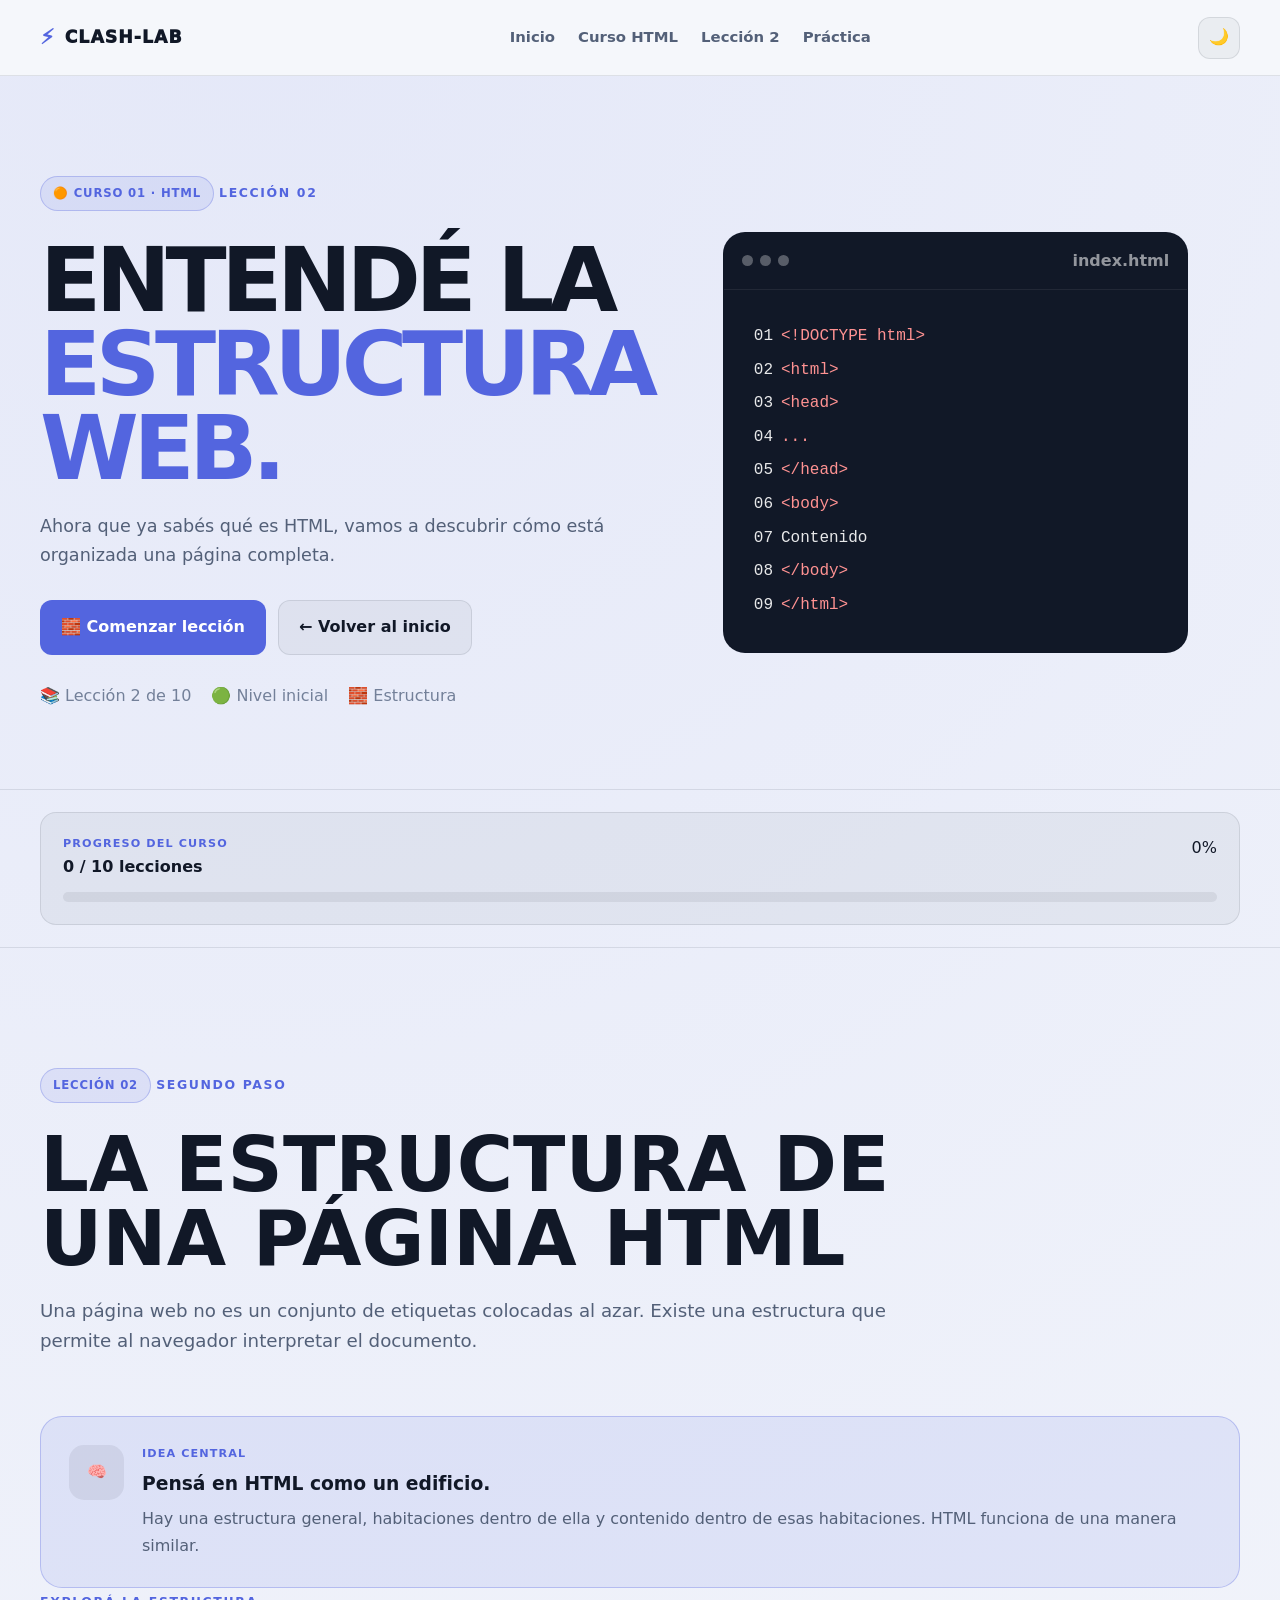
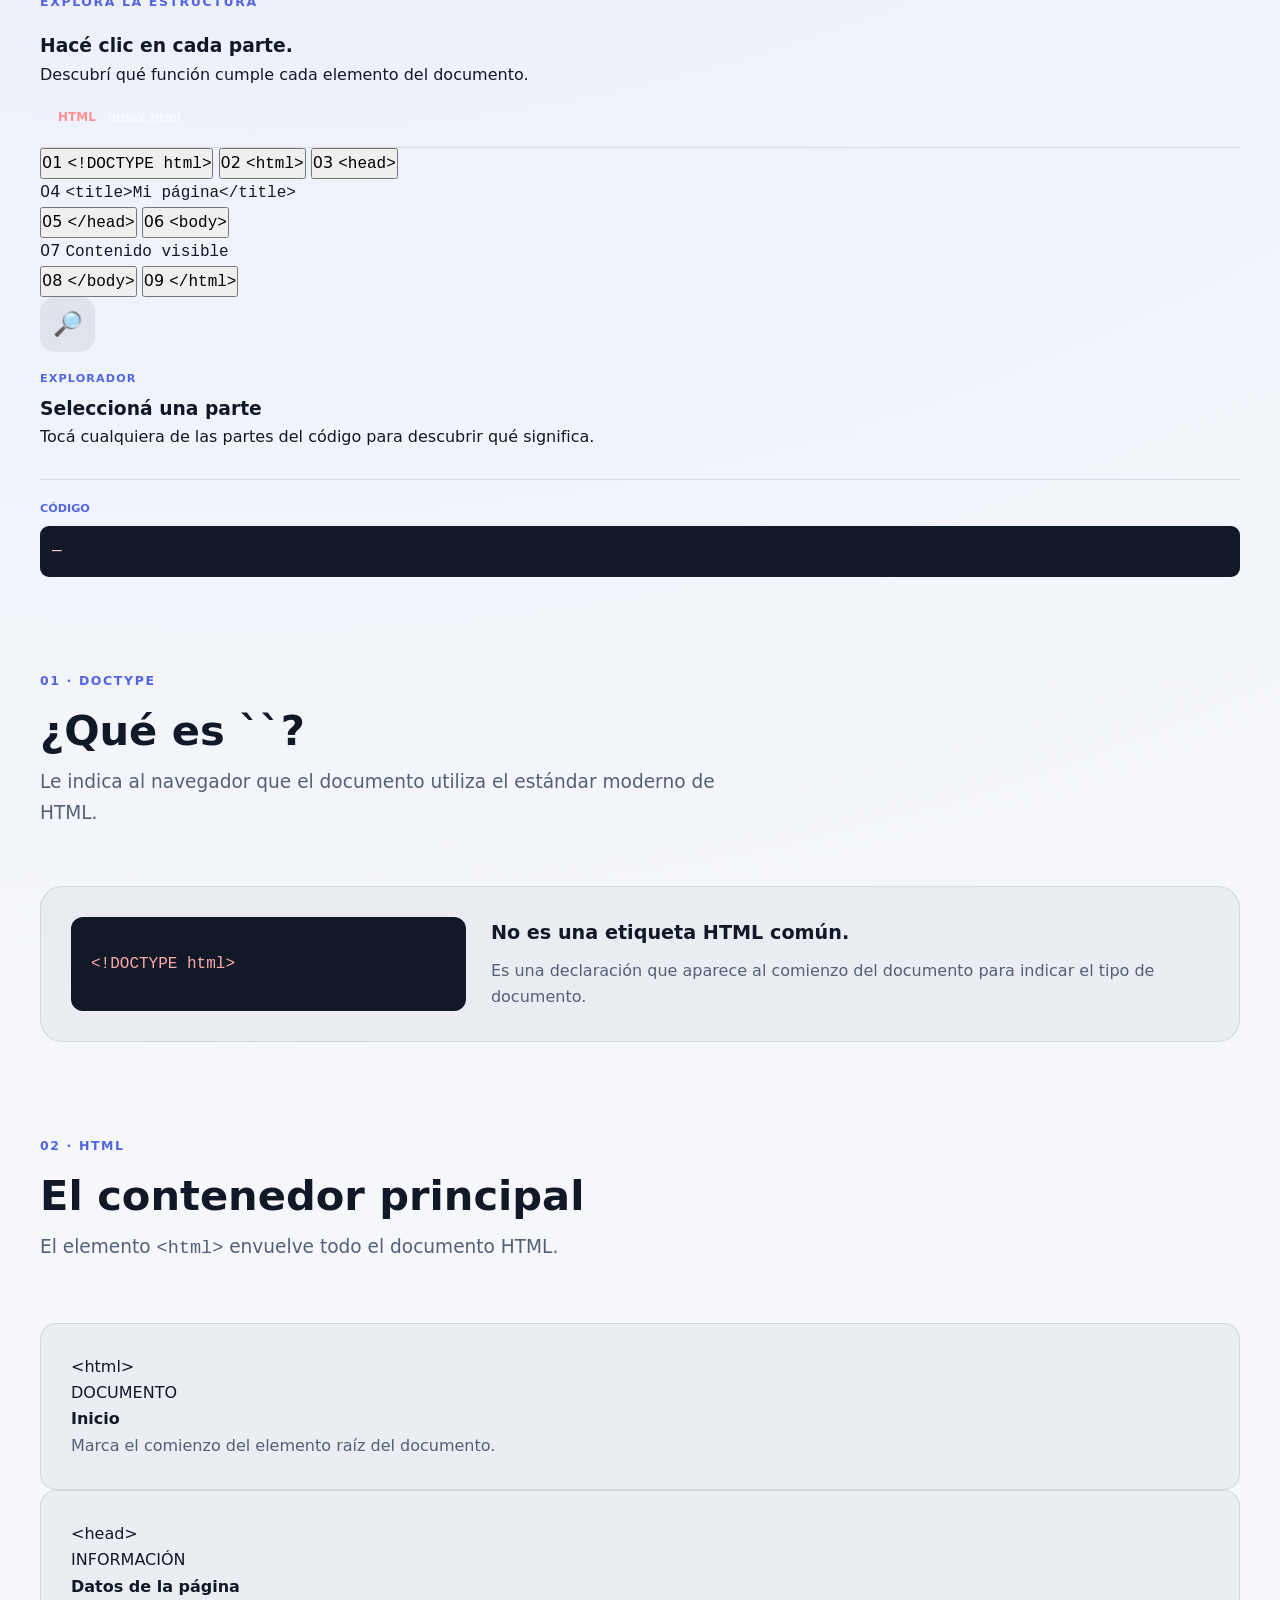
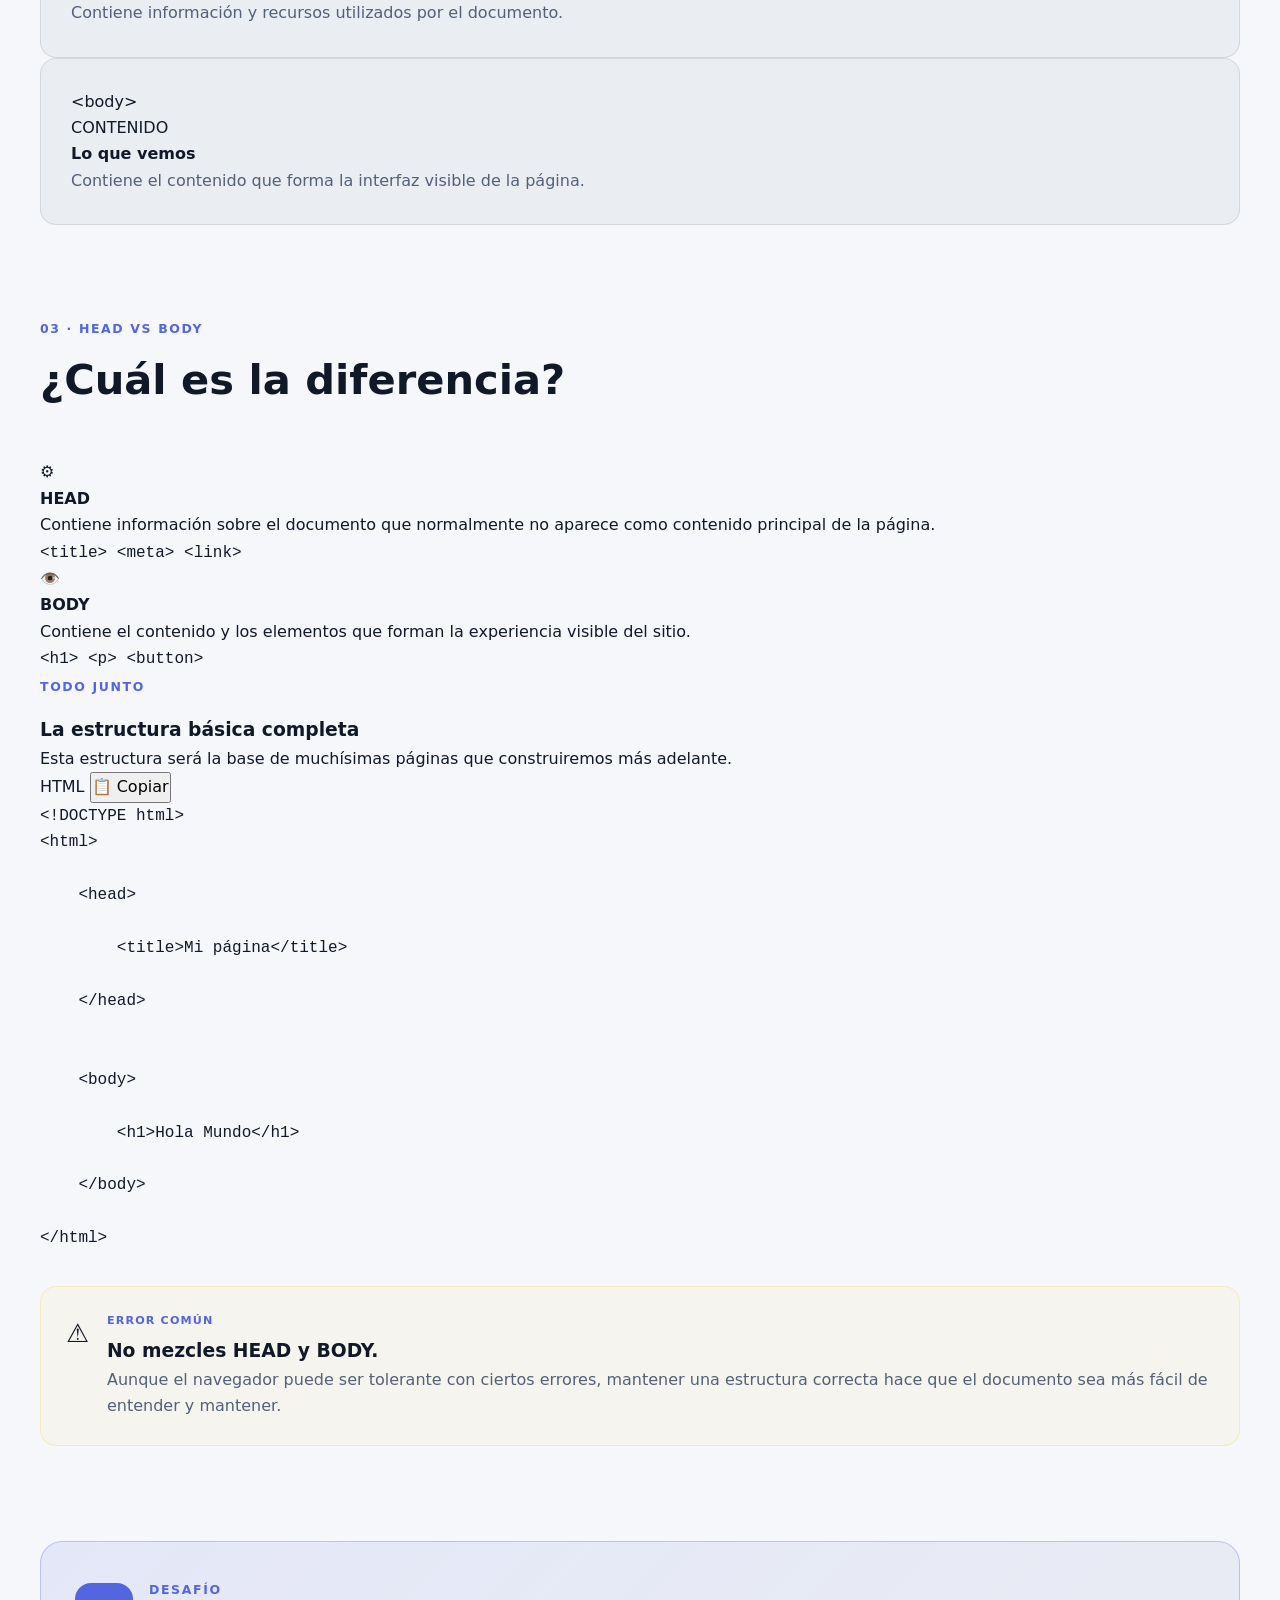
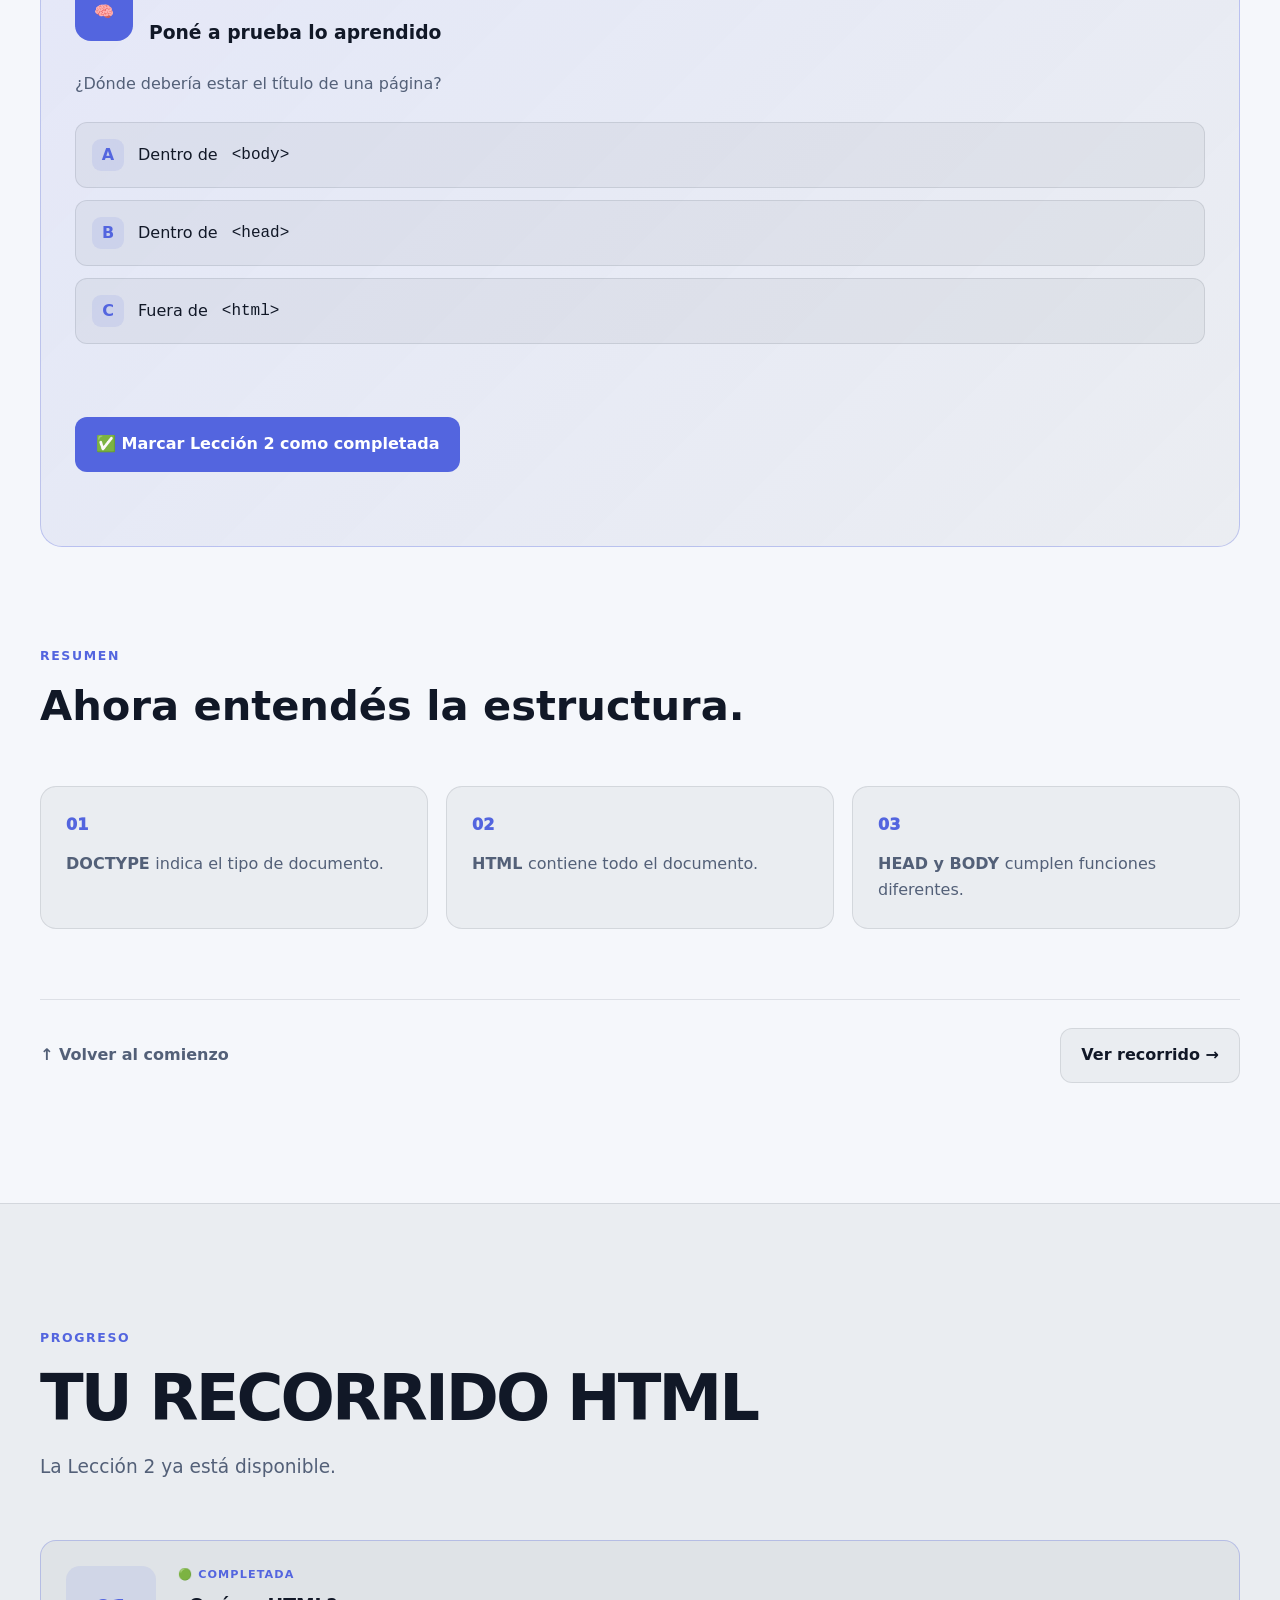
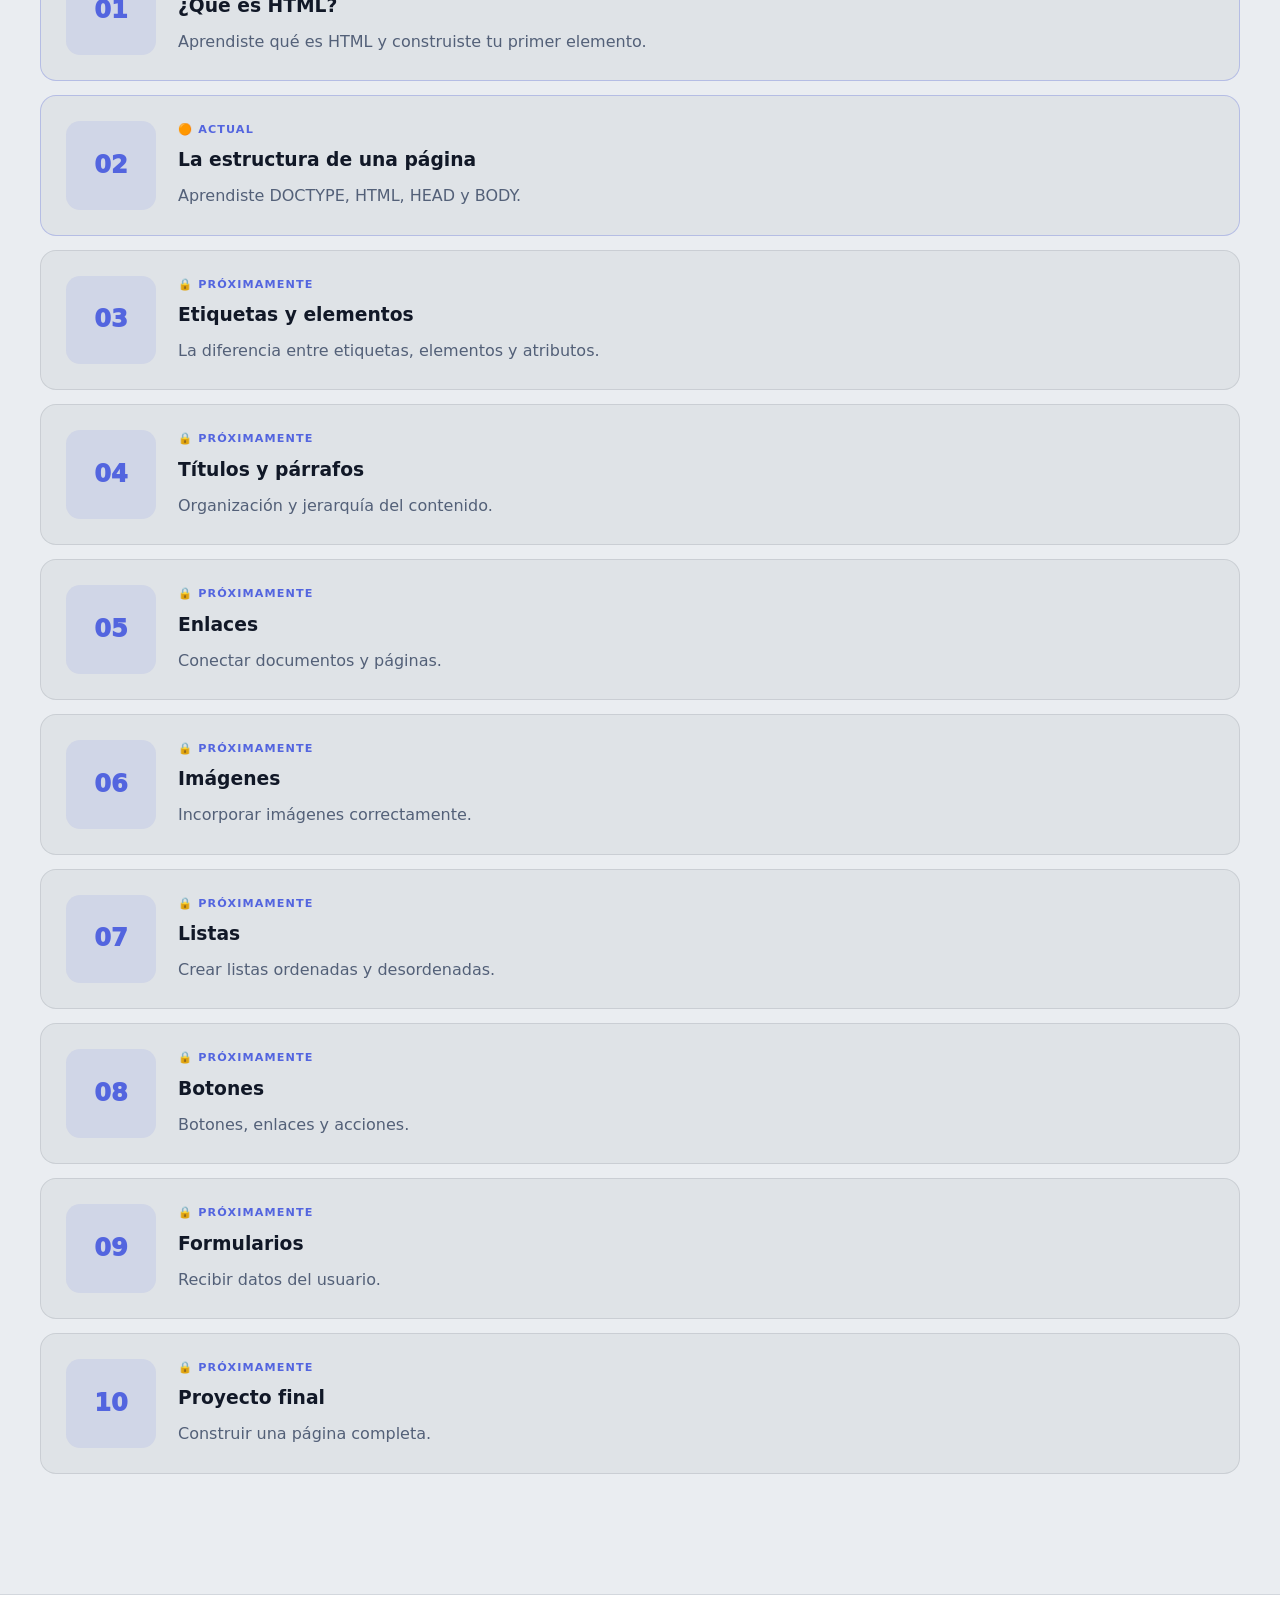
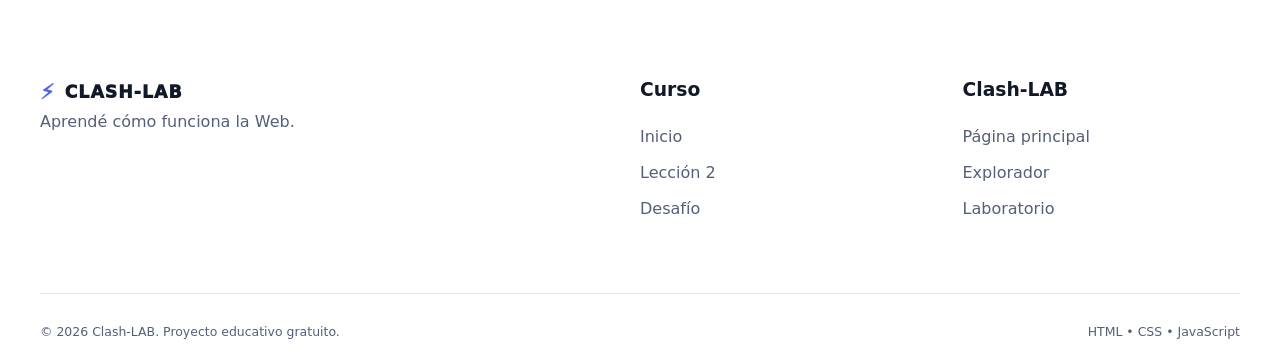
==== pages/html.html @ acb56a31 "Add files via upload" ====
<!DOCTYPE html>
<html lang="es" data-theme="dark">

<head>

    <meta charset="UTF-8">

    <meta
        name="viewport"
        content="width=device-width, initial-scale=1.0"
    >

    <meta
        name="description"
        content="Clash-LAB — Curso HTML desde cero. Lección 2: estructura de una página HTML."
    >

    <meta
        name="theme-color"
        content="#080c18"
    >

    <title>
        Lección 2 — Estructura HTML | Clash-LAB
    </title>

    <link
        rel="stylesheet"
        href="../style.css"
    >

</head>


<body>

    <!-- =================================
         HEADER
    ================================== -->

    <header class="header">

        <div class="container nav-container">

            <a
                href="../index.html"
                class="logo"
                aria-label="Volver a Clash-LAB"
            >

                <span
                    class="logo-icon"
                    aria-hidden="true"
                >
                    ⚡
                </span>

                CLASH-LAB

            </a>


            <nav
                class="nav"
                id="mainNav"
                aria-label="Navegación principal"
            >

                <a
                    href="../index.html"
                    class="nav-link"
                >
                    Inicio
                </a>

                <a
                    href="#curso"
                    class="nav-link"
                >
                    Curso HTML
                </a>

                <a
                    href="#leccion-2"
                    class="nav-link"
                >
                    Lección 2
                </a>

                <a
                    href="#practica"
                    class="nav-link"
                >
                    Práctica
                </a>

            </nav>


            <div class="header-actions">

                <button
                    class="theme-button"
                    id="themeButton"
                    type="button"
                    aria-label="Cambiar tema"
                    title="Cambiar tema"
                >

                    <span
                        id="themeIcon"
                        aria-hidden="true"
                    >
                        ☀️
                    </span>

                </button>


                <button
                    class="menu-button"
                    id="menuButton"
                    type="button"
                    aria-expanded="false"
                    aria-controls="mainNav"
                    aria-label="Abrir menú"
                >

                    <span></span>
                    <span></span>
                    <span></span>

                </button>

            </div>

        </div>

    </header>


    <!-- =================================
         MAIN
    ================================== -->

    <main id="curso">


        <!-- =================================
             HERO DEL CURSO
        ================================== -->

        <section class="course-hero">

            <div class="container course-hero-grid">

                <div class="course-hero-content">

                    <span class="course-badge">
                        🟠 CURSO 01 · HTML
                    </span>


                    <p class="eyebrow">
                        LECCIÓN 02
                    </p>


                    <h1>

                        ENTENDÉ LA

                        <span>
                            ESTRUCTURA WEB.
                        </span>

                    </h1>


                    <p class="course-hero-description">

                        Ahora que ya sabés qué es HTML,
                        vamos a descubrir cómo está
                        organizada una página completa.

                    </p>


                    <div class="course-actions">

                        <a
                            href="#leccion-2"
                            class="button button-primary"
                        >
                            🧱 Comenzar lección
                        </a>


                        <a
                            href="../index.html"
                            class="button button-secondary"
                        >
                            ← Volver al inicio
                        </a>

                    </div>


                    <div class="course-meta">

                        <span>
                            📚 Lección 2 de 10
                        </span>

                        <span>
                            🟢 Nivel inicial
                        </span>

                        <span>
                            🧱 Estructura
                        </span>

                    </div>

                </div>


                <!-- VISUAL -->

                <div class="html-visual">

                    <div class="html-browser">

                        <div class="html-browser-top">

                            <span></span>
                            <span></span>
                            <span></span>

                            <strong>
                                index.html
                            </strong>

                        </div>


                        <div class="html-code-preview">

                            <div>
                                <span class="code-number">
                                    01
                                </span>

                                <span class="html-code-tag">
                                    &lt;!DOCTYPE html&gt;
                                </span>
                            </div>


                            <div>
                                <span class="code-number">
                                    02
                                </span>

                                <span class="html-code-tag">
                                    &lt;html&gt;
                                </span>
                            </div>


                            <div>
                                <span class="code-number">
                                    03
                                </span>

                                <span class="html-code-tag">
                                    &lt;head&gt;
                                </span>
                            </div>


                            <div>
                                <span class="code-number">
                                    04
                                </span>

                                <span class="html-code-tag">
                                    ...
                                </span>
                            </div>


                            <div>
                                <span class="code-number">
                                    05
                                </span>

                                <span class="html-code-tag">
                                    &lt;/head&gt;
                                </span>
                            </div>


                            <div>
                                <span class="code-number">
                                    06
                                </span>

                                <span class="html-code-tag">
                                    &lt;body&gt;
                                </span>
                            </div>


                            <div>
                                <span class="code-number">
                                    07
                                </span>

                                <span>
                                    Contenido
                                </span>
                            </div>


                            <div>
                                <span class="code-number">
                                    08
                                </span>

                                <span class="html-code-tag">
                                    &lt;/body&gt;
                                </span>
                            </div>


                            <div>
                                <span class="code-number">
                                    09
                                </span>

                                <span class="html-code-tag">
                                    &lt;/html&gt;
                                </span>
                            </div>

                        </div>

                    </div>

                </div>

            </div>

        </section>


        <!-- =================================
             PROGRESO
        ================================== -->

        <section class="course-progress-section">

            <div class="container">

                <div class="course-progress-card">

                    <div class="progress-top">

                        <div>

                            <span class="progress-label">
                                PROGRESO DEL CURSO
                            </span>

                            <strong id="courseProgressText">
                                1 / 10 lecciones
                            </strong>

                        </div>


                        <span
                            class="progress-percentage"
                            id="courseProgressPercentage"
                        >
                            10%
                        </span>

                    </div>


                    <div class="progress-bar">

                        <div
                            class="progress-fill"
                            id="courseProgressFill"
                        ></div>

                    </div>

                </div>

            </div>

        </section>


        <!-- =================================
             INTRODUCCIÓN
        ================================== -->

        <section class="section">

            <div class="container">

                <div class="lesson-header">

                    <span class="lesson-badge">
                        LECCIÓN 02
                    </span>


                    <p class="eyebrow">
                        SEGUNDO PASO
                    </p>


                    <h2>
                        LA ESTRUCTURA DE
                        UNA PÁGINA HTML
                    </h2>


                    <p>

                        Una página web no es un conjunto
                        de etiquetas colocadas al azar.

                        Existe una estructura que permite
                        al navegador interpretar el documento.

                    </p>

                </div>


                <!-- =================================
                     IDEA CENTRAL
                ================================== -->

                <div class="concept-box">

                    <div class="concept-icon">
                        🧠
                    </div>


                    <div>

                        <span class="concept-label">
                            IDEA CENTRAL
                        </span>


                        <h3>
                            Pensá en HTML como un edificio.
                        </h3>


                        <p>

                            Hay una estructura general,
                            habitaciones dentro de ella y
                            contenido dentro de esas habitaciones.

                            HTML funciona de una manera similar.

                        </p>

                    </div>

                </div>


                <!-- =================================
                     ESTRUCTURA INTERACTIVA
                ================================== -->

                <div class="structure-learning">

                    <div class="code-learning-heading">

                        <p class="eyebrow">
                            EXPLORÁ LA ESTRUCTURA
                        </p>


                        <h3>
                            Hacé clic en cada parte.
                        </h3>


                        <p>

                            Descubrí qué función cumple
                            cada elemento del documento.

                        </p>

                    </div>


                    <div class="structure-layout">


                        <!-- CÓDIGO -->

                        <div class="structure-code">

                            <div class="editor-header">

                                <div>

                                    <span class="editor-dot">
                                        HTML
                                    </span>

                                    <strong>
                                        index.html
                                    </strong>

                                </div>

                            </div>


                            <div class="structure-code-body">


                                <button
                                    class="structure-line"
                                    type="button"
                                    data-structure="doctype"
                                >

                                    <span class="structure-line-number">
                                        01
                                    </span>

                                    <code>
                                        &lt;!DOCTYPE html&gt;
                                    </code>

                                </button>


                                <button
                                    class="structure-line"
                                    type="button"
                                    data-structure="html"
                                >

                                    <span class="structure-line-number">
                                        02
                                    </span>

                                    <code>
                                        &lt;html&gt;
                                    </code>

                                </button>


                                <button
                                    class="structure-line nested-line"
                                    type="button"
                                    data-structure="head"
                                >

                                    <span class="structure-line-number">
                                        03
                                    </span>

                                    <code>
                                        &lt;head&gt;
                                    </code>

                                </button>


                                <div class="structure-code-static nested-line">
                                    <span class="structure-line-number">
                                        04
                                    </span>

                                    <code>
                                        &lt;title&gt;Mi página&lt;/title&gt;
                                    </code>
                                </div>


                                <button
                                    class="structure-line nested-line"
                                    type="button"
                                    data-structure="head"
                                >

                                    <span class="structure-line-number">
                                        05
                                    </span>

                                    <code>
                                        &lt;/head&gt;
                                    </code>

                                </button>


                                <button
                                    class="structure-line nested-line"
                                    type="button"
                                    data-structure="body"
                                >

                                    <span class="structure-line-number">
                                        06
                                    </span>

                                    <code>
                                        &lt;body&gt;
                                    </code>

                                </button>


                                <div class="structure-code-static deep-line">

                                    <span class="structure-line-number">
                                        07
                                    </span>

                                    <code>
                                        Contenido visible
                                    </code>

                                </div>


                                <button
                                    class="structure-line nested-line"
                                    type="button"
                                    data-structure="body"
                                >

                                    <span class="structure-line-number">
                                        08
                                    </span>

                                    <code>
                                        &lt;/body&gt;
                                    </code>

                                </button>


                                <button
                                    class="structure-line"
                                    type="button"
                                    data-structure="html"
                                >

                                    <span class="structure-line-number">
                                        09
                                    </span>

                                    <code>
                                        &lt;/html&gt;
                                    </code>

                                </button>

                            </div>

                        </div>


                        <!-- EXPLICACIÓN -->

                        <aside
                            class="structure-info"
                            id="structureInfo"
                            aria-live="polite"
                        >

                            <div class="structure-info-icon">
                                🔎
                            </div>


                            <span class="concept-label">
                                EXPLORADOR
                            </span>


                            <h3 id="structureInfoTitle">
                                Seleccioná una parte
                            </h3>


                            <p id="structureInfoDescription">

                                Tocá cualquiera de las
                                partes del código para
                                descubrir qué significa.

                            </p>


                            <div class="structure-info-code">

                                <span>
                                    CÓDIGO
                                </span>


                                <code id="structureInfoCode">
                                    —
                                </code>

                            </div>

                        </aside>

                    </div>

                </div>


                <!-- =================================
                     DOCTYPE
                ================================== -->

                <div class="lesson-topic">

                    <div class="section-heading">

                        <p class="eyebrow">
                            01 · DOCTYPE
                        </p>


                        <h3>
                            ¿Qué es `<!DOCTYPE html>`?
                        </h3>


                        <p>

                            Le indica al navegador que el
                            documento utiliza el estándar
                            moderno de HTML.

                        </p>

                    </div>


                    <div class="topic-card">

                        <div class="topic-code">
                            &lt;!DOCTYPE html&gt;
                        </div>


                        <div>

                            <h4>
                                No es una etiqueta HTML común.
                            </h4>


                            <p>

                                Es una declaración que aparece
                                al comienzo del documento para
                                indicar el tipo de documento.

                            </p>

                        </div>

                    </div>

                </div>


                <!-- =================================
                     HTML
                ================================== -->

                <div class="lesson-topic">

                    <div class="section-heading">

                        <p class="eyebrow">
                            02 · HTML
                        </p>


                        <h3>
                            El contenedor principal
                        </h3>


                        <p>

                            El elemento
                            <code>&lt;html&gt;</code>
                            envuelve todo el documento HTML.

                        </p>

                    </div>


                    <div class="breakdown-grid">

                        <article class="breakdown-card">

                            <div class="breakdown-code">
                                &lt;html&gt;
                            </div>


                            <span class="breakdown-number">
                                DOCUMENTO
                            </span>


                            <h4>
                                Inicio
                            </h4>


                            <p>
                                Marca el comienzo del elemento
                                raíz del documento.
                            </p>

                        </article>


                        <article class="breakdown-card">

                            <div class="breakdown-code">
                                &lt;head&gt;
                            </div>


                            <span class="breakdown-number">
                                INFORMACIÓN
                            </span>


                            <h4>
                                Datos de la página
                            </h4>


                            <p>
                                Contiene información y recursos
                                utilizados por el documento.
                            </p>

                        </article>


                        <article class="breakdown-card">

                            <div class="breakdown-code">
                                &lt;body&gt;
                            </div>


                            <span class="breakdown-number">
                                CONTENIDO
                            </span>


                            <h4>
                                Lo que vemos
                            </h4>


                            <p>
                                Contiene el contenido que forma
                                la interfaz visible de la página.
                            </p>

                        </article>

                    </div>

                </div>


                <!-- =================================
                     HEAD VS BODY
                ================================== -->

                <div class="lesson-topic">

                    <div class="section-heading">

                        <p class="eyebrow">
                            03 · HEAD VS BODY
                        </p>


                        <h3>
                            ¿Cuál es la diferencia?
                        </h3>

                    </div>


                    <div class="head-body-grid">

                        <article class="head-body-card">

                            <span class="head-body-icon">
                                ⚙️
                            </span>


                            <h4>
                                HEAD
                            </h4>


                            <p>

                                Contiene información sobre
                                el documento que normalmente
                                no aparece como contenido
                                principal de la página.

                            </p>


                            <code>
                                &lt;title&gt;
                            </code>

                            <code>
                                &lt;meta&gt;
                            </code>

                            <code>
                                &lt;link&gt;
                            </code>

                        </article>


                        <article class="head-body-card">

                            <span class="head-body-icon">
                                👁️
                            </span>


                            <h4>
                                BODY
                            </h4>


                            <p>

                                Contiene el contenido y los
                                elementos que forman la
                                experiencia visible del sitio.

                            </p>


                            <code>
                                &lt;h1&gt;
                            </code>

                            <code>
                                &lt;p&gt;
                            </code>

                            <code>
                                &lt;button&gt;
                            </code>

                        </article>

                    </div>

                </div>


                <!-- =================================
                     DOCUMENTO COMPLETO
                ================================== -->

                <div class="first-code-section">

                    <div class="code-learning-heading">

                        <p class="eyebrow">
                            TODO JUNTO
                        </p>


                        <h3>
                            La estructura básica completa
                        </h3>


                        <p>

                            Esta estructura será la base
                            de muchísimas páginas que
                            construiremos más adelante.

                        </p>

                    </div>


                    <div class="full-document-card">

                        <div class="full-document-header">

                            <span>
                                HTML
                            </span>


                            <button
                                class="copy-button"
                                type="button"
                                data-copy-target="fullStructureCode"
                            >
                                📋 Copiar
                            </button>

                        </div>


                        <pre><code id="fullStructureCode"><span class="code-highlight">&lt;!DOCTYPE html&gt;</span>
<span class="code-highlight">&lt;html&gt;</span>

    <span class="code-highlight">&lt;head&gt;</span>

        &lt;title&gt;Mi página&lt;/title&gt;

    <span class="code-highlight">&lt;/head&gt;</span>


    <span class="code-highlight">&lt;body&gt;</span>

        &lt;h1&gt;Hola Mundo&lt;/h1&gt;

    <span class="code-highlight">&lt;/body&gt;</span>

<span class="code-highlight">&lt;/html&gt;</span></code></pre>

                    </div>

                </div>


                <!-- =================================
                     ERROR COMÚN
                ================================== -->

                <div class="warning-card">

                    <span class="warning-icon">
                        ⚠️
                    </span>


                    <div>

                        <span class="concept-label">
                            ERROR COMÚN
                        </span>


                        <h3>
                            No mezcles HEAD y BODY.
                        </h3>


                        <p>

                            Aunque el navegador puede ser
                            tolerante con ciertos errores,
                            mantener una estructura correcta
                            hace que el documento sea más
                            fácil de entender y mantener.

                        </p>

                    </div>

                </div>


                <!-- =================================
                     PRÁCTICA
                ================================== -->

                <div
                    class="practice-box"
                    id="practica"
                >

                    <div class="practice-header">

                        <span
                            class="practice-icon"
                            aria-hidden="true"
                        >
                            🧠
                        </span>


                        <div>

                            <p class="eyebrow">
                                DESAFÍO
                            </p>


                            <h3>
                                Poné a prueba lo aprendido
                            </h3>

                        </div>

                    </div>


                    <p class="practice-description">

                        ¿Dónde debería estar el título de
                        una página?

                    </p>


                    <div
                        class="quiz-options"
                        id="quizOptions"
                    >

                        <button
                            class="quiz-option"
                            type="button"
                            data-answer="wrong"
                        >
                            <span>
                                A
                            </span>

                            Dentro de
                            <code>&lt;body&gt;</code>
                        </button>


                        <button
                            class="quiz-option"
                            type="button"
                            data-answer="correct"
                        >
                            <span>
                                B
                            </span>

                            Dentro de
                            <code>&lt;head&gt;</code>
                        </button>


                        <button
                            class="quiz-option"
                            type="button"
                            data-answer="wrong"
                        >
                            <span>
                                C
                            </span>

                            Fuera de
                            <code>&lt;html&gt;</code>
                        </button>

                    </div>


                    <p
                        class="quiz-feedback"
                        id="quizFeedback"
                        aria-live="polite"
                    ></p>


                    <button
                        class="button button-primary lesson-complete-button"
                        id="lessonTwoComplete"
                        type="button"
                    >
                        ✅ Marcar Lección 2 como completada
                    </button>


                    <p
                        class="practice-feedback"
                        id="practiceFeedback"
                        aria-live="polite"
                    ></p>

                </div>


                <!-- =================================
                     RESUMEN
                ================================== -->

                <div class="lesson-summary">

                    <div class="section-heading">

                        <p class="eyebrow">
                            RESUMEN
                        </p>


                        <h3>
                            Ahora entendés la estructura.
                        </h3>

                    </div>


                    <div class="summary-grid">

                        <div class="summary-item">

                            <span>
                                01
                            </span>

                            <p>
                                <strong>
                                    DOCTYPE
                                </strong>
                                indica el tipo de documento.
                            </p>

                        </div>


                        <div class="summary-item">

                            <span>
                                02
                            </span>

                            <p>
                                <strong>
                                    HTML
                                </strong>
                                contiene todo el documento.
                            </p>

                        </div>


                        <div class="summary-item">

                            <span>
                                03
                            </span>

                            <p>
                                <strong>
                                    HEAD y BODY
                                </strong>
                                cumplen funciones diferentes.
                            </p>

                        </div>

                    </div>

                </div>


                <!-- =================================
                     NAVEGACIÓN
                ================================== -->

                <div class="lesson-navigation">

                    <a
                        href="#curso"
                        class="lesson-nav-link"
                    >
                        ↑ Volver al comienzo
                    </a>


                    <a
                        href="#lecciones"
                        class="button button-secondary"
                    >
                        Ver recorrido →
                    </a>

                </div>

            </div>

        </section>


        <!-- =================================
             RECORRIDO
        ================================== -->

        <section
            class="section section-alt"
            id="lecciones"
        >

            <div class="container">

                <div class="section-heading">

                    <p class="eyebrow">
                        PROGRESO
                    </p>


                    <h2>
                        TU RECORRIDO HTML
                    </h2>


                    <p>
                        La Lección 2 ya está disponible.
                    </p>

                </div>


                <div class="lessons-list">


                    <article
                        class="lesson-card lesson-card-completed"
                    >

                        <div class="lesson-number">
                            01
                        </div>


                        <div class="lesson-main">

                            <div class="lesson-status">
                                🟢 COMPLETADA
                            </div>


                            <h3>
                                ¿Qué es HTML?
                            </h3>


                            <p>
                                Aprendiste qué es HTML y
                                construiste tu primer elemento.
                            </p>

                        </div>

                    </article>


                    <article
                        class="lesson-card lesson-card-active"
                    >

                        <div class="lesson-number">
                            02
                        </div>


                        <div class="lesson-main">

                            <div class="lesson-status">
                                🟠 ACTUAL
                            </div>


                            <h3>
                                La estructura de una página
                            </h3>


                            <p>
                                Aprendiste DOCTYPE, HTML,
                                HEAD y BODY.
                            </p>

                        </div>

                    </article>


                    <article class="lesson-card">

                        <div class="lesson-number">
                            03
                        </div>


                        <div class="lesson-main">

                            <div class="lesson-status">
                                🔒 PRÓXIMAMENTE
                            </div>


                            <h3>
                                Etiquetas y elementos
                            </h3>


                            <p>
                                La diferencia entre etiquetas,
                                elementos y atributos.
                            </p>

                        </div>

                    </article>


                    <article class="lesson-card">

                        <div class="lesson-number">
                            04
                        </div>


                        <div class="lesson-main">

                            <div class="lesson-status">
                                🔒 PRÓXIMAMENTE
                            </div>


                            <h3>
                                Títulos y párrafos
                            </h3>


                            <p>
                                Organización y jerarquía
                                del contenido.
                            </p>

                        </div>

                    </article>


                    <article class="lesson-card">

                        <div class="lesson-number">
                            05
                        </div>


                        <div class="lesson-main">

                            <div class="lesson-status">
                                🔒 PRÓXIMAMENTE
                            </div>


                            <h3>
                                Enlaces
                            </h3>


                            <p>
                                Conectar documentos y páginas.
                            </p>

                        </div>

                    </article>


                    <article class="lesson-card">

                        <div class="lesson-number">
                            06
                        </div>


                        <div class="lesson-main">

                            <div class="lesson-status">
                                🔒 PRÓXIMAMENTE
                            </div>


                            <h3>
                                Imágenes
                            </h3>


                            <p>
                                Incorporar imágenes correctamente.
                            </p>

                        </div>

                    </article>


                    <article class="lesson-card">

                        <div class="lesson-number">
                            07
                        </div>


                        <div class="lesson-main">

                            <div class="lesson-status">
                                🔒 PRÓXIMAMENTE
                            </div>


                            <h3>
                                Listas
                            </h3>


                            <p>
                                Crear listas ordenadas y
                                desordenadas.
                            </p>

                        </div>

                    </article>


                    <article class="lesson-card">

                        <div class="lesson-number">
                            08
                        </div>


                        <div class="lesson-main">

                            <div class="lesson-status">
                                🔒 PRÓXIMAMENTE
                            </div>


                            <h3>
                                Botones
                            </h3>


                            <p>
                                Botones, enlaces y acciones.
                            </p>

                        </div>

                    </article>


                    <article class="lesson-card">

                        <div class="lesson-number">
                            09
                        </div>


                        <div class="lesson-main">

                            <div class="lesson-status">
                                🔒 PRÓXIMAMENTE
                            </div>


                            <h3>
                                Formularios
                            </h3>


                            <p>
                                Recibir datos del usuario.
                            </p>

                        </div>

                    </article>


                    <article class="lesson-card">

                        <div class="lesson-number">
                            10
                        </div>


                        <div class="lesson-main">

                            <div class="lesson-status">
                                🔒 PRÓXIMAMENTE
                            </div>


                            <h3>
                                Proyecto final
                            </h3>


                            <p>
                                Construir una página completa.
                            </p>

                        </div>

                    </article>

                </div>

            </div>

        </section>

    </main>


    <!-- =================================
         FOOTER
    ================================== -->

    <footer class="footer">

        <div class="container footer-grid">

            <div class="footer-brand">

                <a
                    href="../index.html"
                    class="logo"
                >

                    <span
                        class="logo-icon"
                        aria-hidden="true"
                    >
                        ⚡
                    </span>

                    CLASH-LAB

                </a>


                <p>
                    Aprendé cómo funciona la Web.
                </p>

            </div>


            <div>

                <h3>
                    Curso
                </h3>


                <a href="#curso">
                    Inicio
                </a>


                <a href="#leccion-2">
                    Lección 2
                </a>


                <a href="#practica">
                    Desafío
                </a>

            </div>


            <div>

                <h3>
                    Clash-LAB
                </h3>


                <a href="../index.html">
                    Página principal
                </a>


                <a href="../index.html#explorador">
                    Explorador
                </a>


                <a href="../index.html#laboratorio">
                    Laboratorio
                </a>

            </div>

        </div>


        <div class="container footer-bottom">

            <p>
                © 2026 Clash-LAB.
                Proyecto educativo gratuito.
            </p>


            <p>
                HTML • CSS • JavaScript
            </p>

        </div>

    </footer>


    <script src="../script.js"></script>

</body>
</html>
---- style.css ----
/* =========================================
   CLASH-LAB
   SISTEMA VISUAL
========================================= */


/* =========================================
   VARIABLES
========================================= */

:root {

    color-scheme: dark;

    --bg-primary: #080c18;
    --bg-secondary: #0e1425;
    --bg-tertiary: #131b31;

    --surface: rgba(255, 255, 255, 0.045);
    --surface-strong: rgba(255, 255, 255, 0.07);

    --text-primary: #f8faff;
    --text-secondary: #b9c2d8;
    --text-muted: #8993ab;

    --accent: #7182ff;
    --accent-hover: #8b99ff;

    --accent-soft: rgba(113, 130, 255, 0.14);
    --accent-border: rgba(113, 130, 255, 0.35);

    --success: #6ee7b7;
    --warning: #fcd34d;
    --danger: #ff8d8d;

    --border: rgba(255, 255, 255, 0.10);
    --border-strong: rgba(255, 255, 255, 0.17);

    --code-bg: #080b14;

    --shadow-small:
        0 8px 24px rgba(0, 0, 0, 0.18);

    --shadow-medium:
        0 18px 45px rgba(0, 0, 0, 0.24);

    --shadow-large:
        0 30px 80px rgba(0, 0, 0, 0.30);

    --radius-small: 10px;
    --radius-medium: 16px;
    --radius-large: 22px;

    --container: 1200px;

    --header-height: 76px;

    --transition: 220ms ease;

}


/* =========================================
   TEMA CLARO
========================================= */

html[data-theme="light"] {

    color-scheme: light;

    --bg-primary: #f5f7fb;
    --bg-secondary: #ffffff;
    --bg-tertiary: #edf1f8;

    --surface: rgba(17, 24, 39, 0.045);
    --surface-strong: rgba(17, 24, 39, 0.07);

    --text-primary: #111827;
    --text-secondary: #536078;
    --text-muted: #738099;

    --accent: #5365df;
    --accent-hover: #4558d3;

    --accent-soft: rgba(83, 101, 223, 0.10);
    --accent-border: rgba(83, 101, 223, 0.30);

    --border: rgba(17, 24, 39, 0.10);
    --border-strong: rgba(17, 24, 39, 0.16);

    --code-bg: #111827;

}


/* =========================================
   RESET
========================================= */

*,
*::before,
*::after {

    box-sizing: border-box;

    margin: 0;

    padding: 0;

}


html {

    scroll-behavior: smooth;

    font-size: 16px;

}


body {

    min-width: 320px;

    min-height: 100vh;

    margin: 0;

    background:
        radial-gradient(
            circle at 20% 0%,
            var(--accent-soft),
            transparent 32%
        ),
        var(--bg-primary);

    color: var(--text-primary);

    font-family:
        Inter,
        ui-sans-serif,
        system-ui,
        -apple-system,
        BlinkMacSystemFont,
        "Segoe UI",
        Arial,
        sans-serif;

    line-height: 1.65;

    overflow-x: hidden;

    transition:
        background-color var(--transition),
        color var(--transition);

}


a {

    color: inherit;

    text-decoration: none;

}


button {

    font: inherit;

}


code,
pre {

    font-family:
        ui-monospace,
        SFMono-Regular,
        Menlo,
        Consolas,
        monospace;

}


/* =========================================
   FOCUS
========================================= */

:focus-visible {

    outline:
        3px solid
        var(--accent);

    outline-offset:
        4px;

}


/* =========================================
   CONTAINER
========================================= */

.container {

    width:
        min(
            calc(100% - 40px),
            var(--container)
        );

    margin-inline:
        auto;

}


/* =========================================
   SECTIONS
========================================= */

.section {

    position:
        relative;

    padding:
        120px 0;

}


.section-alt {

    background:
        var(--surface);

    border-block:
        1px solid
        var(--border);

}


/* =========================================
   HEADINGS
========================================= */

.section-heading {

    max-width:
        820px;

    margin-bottom:
        58px;

}


.section-heading h2 {

    margin-bottom:
        20px;

    font-size:
        clamp(2.2rem, 5vw, 4.3rem);

    line-height:
        1.02;

    letter-spacing:
        -0.045em;

}


.section-heading h3 {

    margin-bottom:
        14px;

    font-size:
        clamp(1.7rem, 4vw, 2.6rem);

    line-height:
        1.05;

}


.section-heading > p:last-child {

    max-width:
        700px;

    color:
        var(--text-secondary);

    font-size:
        clamp(1rem, 2vw, 1.16rem);

}


/* =========================================
   EYEBROW
========================================= */

.eyebrow {

    display:
        inline-flex;

    align-items:
        center;

    gap:
        8px;

    margin-bottom:
        18px;

    color:
        var(--accent);

    font-size:
        0.78rem;

    font-weight:
        900;

    letter-spacing:
        0.13em;

}


/* =========================================
   HEADER
========================================= */

.header {

    position:
        sticky;

    top:
        0;

    z-index:
        1000;

    height:
        var(--header-height);

    background:
        var(--bg-primary);

    backdrop-filter:
        blur(16px);

    border-bottom:
        1px solid
        var(--border);

}


.nav-container {

    height:
        100%;

    display:
        flex;

    align-items:
        center;

    gap:
        24px;

}


.logo {

    display:
        inline-flex;

    align-items:
        center;

    gap:
        9px;

    flex-shrink:
        0;

    font-size:
        1.08rem;

    font-weight:
        950;

    letter-spacing:
        0.06em;

}


.logo-icon {

    color:
        var(--accent);

    font-size:
        1.3rem;

}


.nav {

    display:
        flex;

    align-items:
        center;

    justify-content:
        center;

    gap:
        23px;

    margin-inline:
        auto;

}


.nav-link {

    color:
        var(--text-secondary);

    font-size:
        0.93rem;

    font-weight:
        700;

}


.nav-link:hover {

    color:
        var(--text-primary);

}


.header-actions {

    display:
        flex;

    align-items:
        center;

    gap:
        10px;

}


.theme-button,
.menu-button {

    display:
        inline-flex;

    align-items:
        center;

    justify-content:
        center;

    width:
        42px;

    height:
        42px;

    border:
        1px solid
        var(--border);

    border-radius:
        12px;

    background:
        var(--surface);

    color:
        var(--text-primary);

    cursor:
        pointer;

}


.menu-button {

    display:
        none;

    flex-direction:
        column;

    gap:
        5px;

}


.menu-button span {

    width:
        19px;

    height:
        2px;

    border-radius:
        999px;

    background:
        currentColor;

}


/* =========================================
   BUTTONS
========================================= */

.button {

    display:
        inline-flex;

    align-items:
        center;

    justify-content:
        center;

    gap:
        9px;

    min-height:
        50px;

    padding:
        13px 20px;

    border:
        1px solid transparent;

    border-radius:
        12px;

    font-weight:
        850;

    cursor:
        pointer;

    transition:
        transform var(--transition),
        background-color var(--transition);

}


.button:hover {

    transform:
        translateY(-2px);

}


.button-primary {

    background:
        var(--accent);

    color:
        white;

}


.button-primary:hover {

    background:
        var(--accent-hover);

}


.button-secondary {

    background:
        var(--surface);

    color:
        var(--text-primary);

    border-color:
        var(--border);

}


/* =========================================
   HERO GENERAL
========================================= */

.hero-grid {

    display:
        grid;

    grid-template-columns:
        1.08fr 0.92fr;

    align-items:
        center;

    gap:
        80px;

}


.hero {

    padding:
        100px 0;

}


.hero h1 {

    margin-bottom:
        25px;

    font-size:
        clamp(3rem, 7vw, 6rem);

    line-height:
        0.95;

}


.hero h1 span {

    display:
        block;

    color:
        var(--accent);

}


/* =========================================
   HERO CODE
========================================= */

.code-window,
.html-browser {

    overflow:
        hidden;

    border:
        1px solid
        var(--border-strong);

    border-radius:
        var(--radius-large);

    background:
        var(--code-bg);

}


.window-header,
.html-browser-top {

    display:
        flex;

    align-items:
        center;

    gap:
        7px;

    padding:
        15px 18px;

    border-bottom:
        1px solid
        rgba(255,255,255,0.07);

}


.window-header span,
.html-browser-top span {

    width:
        11px;

    height:
        11px;

    border-radius:
        50%;

    background:
        rgba(255,255,255,0.3);

}


.html-browser-top strong,
.window-title {

    margin-left:
        auto;

    color:
        rgba(255,255,255,0.55);

}


.html-code-preview {

    padding:
        30px;

    color:
        rgba(255,255,255,0.9);

    font-family:
        monospace;

    line-height:
        2.1;

}


.html-code-preview > div {

    display:
        flex;

    flex-wrap:
        wrap;

    gap:
        8px;

}


.html-code-tag {

    color:
        #ff9292;

}


/* =========================================
   GENERALES — CARDS
========================================= */

.feature-grid,
.language-grid,
.learning-objectives {

    display:
        grid;

    gap:
        22px;

}


.feature-grid,
.language-grid {

    grid-template-columns:
        repeat(3, minmax(0,1fr));

}


.learning-objectives {

    grid-template-columns:
        repeat(4, minmax(0,1fr));

}


.feature-card,
.language-card,
.objective-card,
.step-card,
.breakdown-card {

    padding:
        30px;

    border:
        1px solid
        var(--border);

    border-radius:
        var(--radius-medium);

    background:
        var(--surface);

}


.feature-card p,
.language-card p,
.objective-card p,
.step-card p,
.breakdown-card p {

    color:
        var(--text-secondary);

}


/* =========================================
   STEPS
========================================= */

.steps-grid {

    display:
        grid;

    grid-template-columns:
        repeat(4, minmax(0,1fr));

    gap:
        18px;

}


.step-number {

    display:
        block;

    margin-bottom:
        15px;

    color:
        var(--accent);

    font-size:
        1.8rem;

    font-weight:
        950;

}


/* =========================================
   EXPLORADOR HOME
========================================= */

.explorer-grid,
.laboratory-grid {

    display:
        grid;

    grid-template-columns:
        1fr 1fr;

    align-items:
        center;

    gap:
        70px;

}


.explorer-list {

    display:
        grid;

    gap:
        10px;

    margin:
        25px 0;

    list-style:
        none;

}


/* =========================================
   LAB
========================================= */

.lab-preview {

    overflow:
        hidden;

    border:
        1px solid
        var(--border);

    border-radius:
        var(--radius-large);

    background:
        var(--bg-tertiary);

}


.lab-header {

    display:
        grid;

    grid-template-columns:
        1fr 1fr;

    padding:
        17px 20px;

    border-bottom:
        1px solid
        var(--border);

}


.lab-content {

    display:
        grid;

    grid-template-columns:
        1fr 1fr;

    min-height:
        300px;

}


.fake-code {

    padding:
        30px;

    background:
        var(--code-bg);

    color:
        #ff9a9a;

    font-family:
        monospace;

}


.fake-preview {

    display:
        grid;

    place-items:
        center;

}


/* =========================================
   CTA
========================================= */

.cta-section {

    padding:
        130px 0;

    text-align:
        center;

    background:
        linear-gradient(
            135deg,
            var(--accent-soft),
            transparent 60%
        );

    border-block:
        1px solid
        var(--border);

}


.cta-content {

    max-width:
        900px;

    margin:
        auto;

}


.cta-content h2 {

    margin-bottom:
        20px;

    font-size:
        clamp(2.5rem, 7vw, 5.5rem);

    line-height:
        0.95;

}


/* =========================================
   COURSE
========================================= */

.course-hero {

    padding:
        100px 0
        80px;

    border-bottom:
        1px solid
        var(--border);

}


.course-hero-grid {

    display:
        grid;

    grid-template-columns:
        1fr 0.9fr;

    align-items:
        center;

    gap:
        70px;

}


.course-badge,
.lesson-badge {

    display:
        inline-flex;

    width:
        fit-content;

    padding:
        7px 12px;

    border:
        1px solid
        var(--accent-border);

    border-radius:
        999px;

    background:
        var(--accent-soft);

    color:
        var(--accent);

    font-size:
        0.73rem;

    font-weight:
        900;

    letter-spacing:
        0.07em;

}


.course-hero h1 {

    margin:
        16px 0
        22px;

    font-size:
        clamp(3rem, 7vw, 6rem);

    line-height:
        0.94;

    letter-spacing:
        -0.06em;

}


.course-hero h1 span {

    display:
        block;

    color:
        var(--accent);

}


.course-hero-description {

    max-width:
        650px;

    color:
        var(--text-secondary);

    font-size:
        1.1rem;

}


.course-actions {

    display:
        flex;

    flex-wrap:
        wrap;

    gap:
        12px;

    margin-top:
        30px;

}


.course-meta {

    display:
        flex;

    flex-wrap:
        wrap;

    gap:
        20px;

    margin-top:
        28px;

    color:
        var(--text-muted);

}


/* =========================================
   PROGRESO
========================================= */

.course-progress-section {

    padding:
        22px 0;

    border-bottom:
        1px solid
        var(--border);

}


.course-progress-card {

    padding:
        22px;

    border:
        1px solid
        var(--border);

    border-radius:
        var(--radius-medium);

    background:
        var(--surface);

}


.progress-top {

    display:
        flex;

    justify-content:
        space-between;

    margin-bottom:
        12px;

}


.progress-label {

    display:
        block;

    color:
        var(--accent);

    font-size:
        0.7rem;

    font-weight:
        900;

    letter-spacing:
        0.1em;

}


.progress-bar {

    width:
        100%;

    height:
        10px;

    overflow:
        hidden;

    border-radius:
        999px;

    background:
        var(--surface-strong);

}


.progress-fill {

    width:
        20%;

    height:
        100%;

    border-radius:
        inherit;

    background:
        var(--accent);

    transition:
        width 400ms ease;

}


/* =========================================
   LECCIONES
========================================= */

.lesson-header {

    max-width:
        900px;

    margin-bottom:
        60px;

}


.lesson-header h2 {

    margin:
        15px 0
        20px;

    font-size:
        clamp(2.8rem, 6vw, 5rem);

    line-height:
        0.96;

}


.lesson-header > p:last-child {

    color:
        var(--text-secondary);

    font-size:
        1.14rem;

}


.lesson-topic {

    margin-top:
        90px;

}


.topic-card {

    display:
        grid;

    grid-template-columns:
        minmax(200px, 0.55fr)
        1fr;

    gap:
        25px;

    padding:
        30px;

    border:
        1px solid
        var(--border);

    border-radius:
        var(--radius-large);

    background:
        var(--surface);

}


.topic-code {

    display:
        flex;

    align-items:
        center;

    min-height:
        80px;

    padding:
        20px;

    border-radius:
        12px;

    background:
        var(--code-bg);

    color:
        #ffaaaa;

    font-family:
        monospace;

}


.topic-card h4 {

    margin-bottom:
        9px;

    font-size:
        1.2rem;

}


.topic-card p {

    color:
        var(--text-secondary);

}


/* =========================================
   CONCEPT BOX
========================================= */

.concept-box {

    display:
        flex;

    gap:
        18px;

    padding:
        28px;

    border:
        1px solid
        var(--accent-border);

    border-radius:
        var(--radius-large);

    background:
        var(--accent-soft);

}


.concept-icon {

    display:
        grid;

    place-items:
        center;

    width:
        55px;

    height:
        55px;

    flex-shrink:
        0;

    border-radius:
        15px;

    background:
        var(--surface-strong);

}


.concept-label {

    display:
        block;

    margin-bottom:
        5px;

    color:
        var(--accent);

    font-size:
        0.7rem;

    font-weight:
        900;

    letter-spacing:
        0.1em;

}


.concept-box h3 {

    margin-bottom:
        7px;

}


.concept-box p {

    color:
        var(--text-secondary);

}


/* =========================================
   LECCIÓN 3 — TRES CONCEPTOS
========================================= */

.three-concepts {

    display:
        grid;

    grid-template-columns:
        repeat(3, minmax(0,1fr));

    gap:
        18px;

    margin-top:
        70px;

}


.three-concept-card {

    padding:
        28px;

    border:
        1px solid
        var(--border);

    border-radius:
        var(--radius-medium);

    background:
        var(--surface);

}


.three-concept-icon {

    display:
        grid;

    place-items:
        center;

    width:
        52px;

    height:
        52px;

    margin-bottom:
        18px;

    border-radius:
        14px;

    background:
        var(--accent-soft);

}


.three-concept-card h3 {

    margin-bottom:
        9px;

    font-size:
        1.45rem;

}


.three-concept-card p {

    min-height:
        80px;

    margin-bottom:
        20px;

    color:
        var(--text-secondary);

}


.three-concept-card code {

    display:
        block;

    padding:
        12px;

    overflow-x:
        auto;

    border-radius:
        9px;

    background:
        var(--code-bg);

    color:
        #ffb3b3;

}


/* =========================================
   DESARMADOR DE ETIQUETAS
========================================= */

.tag-anatomy {

    margin-top:
        100px;

}


.anatomy-layout {

    display:
        grid;

    grid-template-columns:
        1.2fr 0.8fr;

    gap:
        22px;

}


.anatomy-code {

    overflow:
        hidden;

    border:
        1px solid
        var(--border);

    border-radius:
        var(--radius-large);

    background:
        var(--code-bg);

}


.editor-header {

    display:
        flex;

    align-items:
        center;

    justify-content:
        space-between;

    min-height:
        60px;

    padding:
        14px 18px;

    border-bottom:
        1px solid
        var(--border);

}


.editor-header > div {

    display:
        flex;

    align-items:
        center;

    gap:
        12px;

}


.editor-dot {

    color:
        #ff9292;

    font-size:
        0.75rem;

    font-weight:
        900;

}


.editor-header strong {

    color:
        rgba(255,255,255,0.62);

    font-size:
        0.76rem;

}


.anatomy-code-body {

    min-height:
        230px;

    display:
        flex;

    flex-direction:
        column;

    justify-content:
        center;

    gap:
        10px;

    padding:
        30px;

}


.anatomy-part {

    width:
        fit-content;

    padding:
        12px 14px;

    border:
        1px solid
        transparent;

    border-radius:
        9px;

    background:
        rgba(255,255,255,0.03);

    color:
        #ffb0b0;

    font-family:
        monospace;

    cursor:
        pointer;

    transition:
        background-color var(--transition),
        border-color var(--transition),
        transform var(--transition);

}


.anatomy-part:hover {

    transform:
        translateX(4px);

    border-color:
        var(--accent-border);

    background:
        var(--accent-soft);

}


.anatomy-part.is-selected {

    border-color:
        var(--accent-border);

    background:
        var(--accent-soft);

}


.attribute-piece {

    color:
        #aebaff;

}


.anatomy-info {

    min-height:
        100%;

    padding:
        28px;

    border:
        1px solid
        var(--accent-border);

    border-radius:
        var(--radius-large);

    background:
        var(--accent-soft);

}


.anatomy-info h3 {

    margin:
        7px 0
        12px;

    font-size:
        1.5rem;

}


.anatomy-info > p {

    color:
        var(--text-secondary);

}


.structure-info-icon {

    display:
        grid;

    place-items:
        center;

    width:
        55px;

    height:
        55px;

    margin-bottom:
        18px;

    border-radius:
        15px;

    background:
        var(--surface-strong);

    font-size:
        1.5rem;

}


.structure-info-code {

    margin-top:
        28px;

    padding-top:
        20px;

    border-top:
        1px solid
        var(--border);

}


.structure-info-code > span {

    display:
        block;

    margin-bottom:
        8px;

    color:
        var(--accent);

    font-size:
        0.7rem;

    font-weight:
        900;

}


.structure-info-code code {

    display:
        block;

    overflow:
        auto;

    padding:
        12px;

    border-radius:
        9px;

    background:
        var(--code-bg);

    color:
        #ffd0d0;

}


/* =========================================
   ATRIBUTOS
========================================= */

.attribute-demo {

    overflow:
        hidden;

    border:
        1px solid
        var(--border);

    border-radius:
        var(--radius-large);

    background:
        var(--surface);

}


.attribute-code {

    display:
        flex;

    flex-wrap:
        wrap;

    align-items:
        center;

    gap:
        7px;

    padding:
        25px;

    overflow-x:
        auto;

    background:
        var(--code-bg);

    color:
        white;

    font-family:
        monospace;

    font-size:
        clamp(0.8rem, 2vw, 1rem);

}


.attribute-tag {

    color:
        #ff9696;

}


.attribute-name {

    color:
        #9facff;

}


.attribute-equals {

    color:
        #d1d5db;

}


.attribute-value {

    color:
        #a6e3b8;

}


.attribute-parts {

    display:
        grid;

    grid-template-columns:
        repeat(3,1fr);

    gap:
        0;

}


.attribute-parts > div {

    padding:
        22px;

    border-right:
        1px solid
        var(--border);

}


.attribute-parts > div:last-child {

    border-right:
        0;

}


.attribute-parts strong {

    display:
        block;

    margin-bottom:
        5px;

}


.attribute-parts span {

    color:
        var(--text-secondary);

    font-size:
        0.82rem;

}


/* =========================================
   ANIDAMIENTO
========================================= */

.nested-demo {

    display:
        grid;

    grid-template-columns:
        1fr 1fr;

    overflow:
        hidden;

    border:
        1px solid
        var(--border);

    border-radius:
        var(--radius-large);

}


.nested-code {

    padding:
        28px;

    background:
        var(--code-bg);

    color:
        #ffb1b1;

    font-family:
        monospace;

    line-height:
        2;

}


.nested-code > div {

    display:
        flex;

    gap:
        12px;

}


.nested-number {

    width:
        25px;

    color:
        rgba(255,255,255,0.22);

}


.nested-indent {

    padding-left:
        35px;

}


.nested-result {

    display:
        grid;

    place-items:
        center;

    min-height:
        250px;

    padding:
        30px;

    background:
        var(--bg-tertiary);

}


.nested-result-box {

    width:
        min(
            100%,
            280px
        );

    padding:
        25px;

    border:
        1px solid
        var(--accent-border);

    border-radius:
        14px;

    background:
        var(--accent-soft);

}


.nested-result-box h3 {

    margin-bottom:
        6px;

}


/* =========================================
   WARNING
========================================= */

.warning-card {

    display:
        flex;

    gap:
        18px;

    margin-top:
        35px;

    padding:
        25px;

    border:
        1px solid
        rgba(252,211,77,0.3);

    border-radius:
        var(--radius-medium);

    background:
        rgba(252,211,77,0.07);

}


.warning-icon {

    font-size:
        1.6rem;

}


.warning-card p {

    color:
        var(--text-secondary);

}


/* =========================================
   QUIZ
========================================= */

.practice-box {

    margin-top:
        95px;

    padding:
        34px;

    border:
        1px solid
        var(--accent-border);

    border-radius:
        var(--radius-large);

    background:
        linear-gradient(
            135deg,
            var(--accent-soft),
            var(--surface)
        );

}


.practice-header {

    display:
        flex;

    align-items:
        center;

    gap:
        16px;

    margin-bottom:
        22px;

}


.practice-icon {

    display:
        grid;

    place-items:
        center;

    width:
        58px;

    height:
        58px;

    flex-shrink:
        0;

    border-radius:
        16px;

    background:
        var(--accent);

}


.practice-description {

    color:
        var(--text-secondary);

}


.quiz-options {

    display:
        grid;

    gap:
        12px;

    margin:
        25px 0;

}


.quiz-option {

    display:
        flex;

    align-items:
        center;

    gap:
        14px;

    width:
        100%;

    padding:
        16px;

    border:
        1px solid
        var(--border);

    border-radius:
        12px;

    background:
        var(--surface);

    color:
        var(--text-primary);

    text-align:
        left;

    cursor:
        pointer;

}


.quiz-option > span {

    display:
        grid;

    place-items:
        center;

    width:
        32px;

    height:
        32px;

    flex-shrink:
        0;

    border-radius:
        9px;

    background:
        var(--accent-soft);

    color:
        var(--accent);

    font-weight:
        900;

}


.quiz-option.correct {

    border-color:
        rgba(110,231,183,0.55);

    background:
        rgba(110,231,183,0.09);

}


.quiz-option.wrong {

    border-color:
        rgba(255,141,141,0.55);

    background:
        rgba(255,141,141,0.07);

}


.quiz-feedback {

    min-height:
        28px;

    margin:
        10px 0 20px;

    font-weight:
        750;

}


.practice-feedback {

    min-height:
        25px;

    margin-top:
        15px;

    color:
        var(--success);

    font-weight:
        750;

}


.lesson-complete-button:disabled {

    cursor:
        default;

    opacity:
        0.75;

}


/* =========================================
   SUMMARY
========================================= */

.lesson-summary {

    margin-top:
        95px;

}


.summary-grid {

    display:
        grid;

    grid-template-columns:
        repeat(3,minmax(0,1fr));

    gap:
        18px;

}


.summary-item {

    padding:
        25px;

    border:
        1px solid
        var(--border);

    border-radius:
        var(--radius-medium);

    background:
        var(--surface);

}


.summary-item > span {

    display:
        block;

    margin-bottom:
        12px;

    color:
        var(--accent);

    font-weight:
        950;

}


.summary-item p {

    color:
        var(--text-secondary);

}


/* =========================================
   LESSON LIST
========================================= */

.lessons-list {

    display:
        grid;

    gap:
        14px;

}


.lesson-card {

    display:
        grid;

    grid-template-columns:
        90px 1fr;

    gap:
        22px;

    padding:
        25px;

    border:
        1px solid
        var(--border);

    border-radius:
        var(--radius-medium);

    background:
        var(--surface);

}


.lesson-card-active,
.lesson-card-completed {

    border-color:
        var(--accent-border);

}


.lesson-number {

    display:
        grid;

    place-items:
        center;

    min-height:
        70px;

    border-radius:
        14px;

    background:
        var(--accent-soft);

    color:
        var(--accent);

    font-size:
        1.5rem;

    font-weight:
        950;

}


.lesson-status {

    margin-bottom:
        6px;

    color:
        var(--accent);

    font-size:
        0.7rem;

    font-weight:
        900;

    letter-spacing:
        0.1em;

}


.lesson-main h3 {

    margin-bottom:
        7px;

}


.lesson-main p {

    color:
        var(--text-secondary);

}


/* =========================================
   NAVEGACIÓN
========================================= */

.lesson-navigation {

    display:
        flex;

    align-items:
        center;

    justify-content:
        space-between;

    gap:
        20px;

    margin-top:
        70px;

    padding-top:
        28px;

    border-top:
        1px solid
        var(--border);

}


.lesson-nav-link {

    color:
        var(--text-secondary);

    font-weight:
        750;

}


/* =========================================
   FOOTER
========================================= */

.footer {

    padding-top:
        80px;

    background:
        var(--bg-secondary);

}


.footer-grid {

    display:
        grid;

    grid-template-columns:
        2fr 1fr 1fr;

    gap:
        45px;

}


.footer h3 {

    margin-bottom:
        18px;

}


.footer p,
.footer a:not(.logo) {

    color:
        var(--text-secondary);

}


.footer a:not(.logo) {

    display:
        block;

    margin-bottom:
        10px;

}


.footer-bottom {

    display:
        flex;

    align-items:
        center;

    justify-content:
        space-between;

    gap:
        20px;

    margin-top:
        60px;

    padding:
        28px 0;

    border-top:
        1px solid
        var(--border);

}


.footer-bottom p {

    font-size:
        0.78rem;

}


/* =========================================
   RESPONSIVE
========================================= */

@media (max-width: 1050px) {

    .nav {

        gap:
            15px;

    }


    .nav-link {

        font-size:
            0.84rem;

    }


    .course-hero-grid,
    .hero-grid,
    .explorer-grid,
    .laboratory-grid,
    .anatomy-layout {

        gap:
            40px;

    }

}


@media (max-width: 900px) {

    .menu-button {

        display:
            inline-flex;

    }


    .nav {

        position:
            absolute;

        top:
            calc(100% + 1px);

        left:
            20px;

        right:
            20px;

        display:
            flex;

        flex-direction:
            column;

        align-items:
            stretch;

        gap:
            0;

        padding:
            12px;

        border:
            1px solid
            var(--border);

        border-radius:
            16px;

        background:
            var(--bg-secondary);

        opacity:
            0;

        visibility:
            hidden;

        transform:
            translateY(-8px);

        transition:
            opacity var(--transition),
            visibility var(--transition),
            transform var(--transition);

    }


    .nav.is-open {

        opacity:
            1;

        visibility:
            visible;

        transform:
            translateY(0);

    }


    .nav-link {

        width:
            100%;

        padding:
            13px;

    }


    .course-hero-grid,
    .hero-grid,
    .explorer-grid,
    .laboratory-grid,
    .anatomy-layout {

        grid-template-columns:
            1fr;

    }


    .feature-grid,
    .language-grid,
    .learning-objectives {

        grid-template-columns:
            1fr 1fr;

    }


    .steps-grid {

        grid-template-columns:
            1fr 1fr;

    }


    .three-concepts {

        grid-template-columns:
            1fr 1fr;

    }


    .summary-grid {

        grid-template-columns:
            1fr;

    }

}


@media (max-width: 650px) {

    .container {

        width:
            min(
                calc(100% - 28px),
                var(--container)
            );

    }


    .section {

        padding:
            82px 0;

    }


    .course-hero,
    .hero {

        padding:
            70px 0
            90px;

    }


    .course-hero h1,
    .hero h1 {

        font-size:
            clamp(2.75rem, 15vw, 4.8rem);

    }


    .hero-buttons,
    .course-actions {

        flex-direction:
            column;

    }


    .button {

        width:
            100%;

    }


    .feature-grid,
    .language-grid,
    .learning-objectives,
    .steps-grid,
    .three-concepts,
    .summary-grid {

        grid-template-columns:
            1fr;

    }


    .course-meta {

        flex-direction:
            column;

        gap:
            8px;

    }


    .concept-box,
    .warning-card {

        flex-direction:
            column;

    }


    .topic-card {

        grid-template-columns:
            1fr;

    }


    .attribute-parts {

        grid-template-columns:
            1fr;

    }


    .attribute-parts > div {

        border-right:
            0;

        border-bottom:
            1px solid
            var(--border);

    }


    .attribute-parts > div:last-child {

        border-bottom:
            0;

    }


    .nested-demo {

        grid-template-columns:
            1fr;

    }


    .nested-result {

        min-height:
            180px;

    }


    .anatomy-code-body {

        padding:
            20px;

    }


    .anatomy-part {

        max-width:
            100%;

        overflow-x:
            auto;

        white-space:
            nowrap;

    }


    .lesson-card {

        grid-template-columns:
            1fr;

    }


    .lesson-number {

        width:
            70px;

        min-height:
            55px;

    }


    .lesson-navigation {

        flex-direction:
            column;

        align-items:
            stretch;

    }


    .lesson-navigation .button {

        width:
            100%;

    }


    .footer-grid {

        grid-template-columns:
            1fr;

    }


    .footer-bottom {

        flex-direction:
            column;

        align-items:
            flex-start;

    }

}


/* =========================================
   REDUCIR MOVIMIENTO
========================================= */

@media (prefers-reduced-motion: reduce) {

    html {

        scroll-behavior:
            auto;

    }


    * {

        transition-duration:
            0.01ms !important;

        animation-duration:
            0.01ms !important;

    }

}
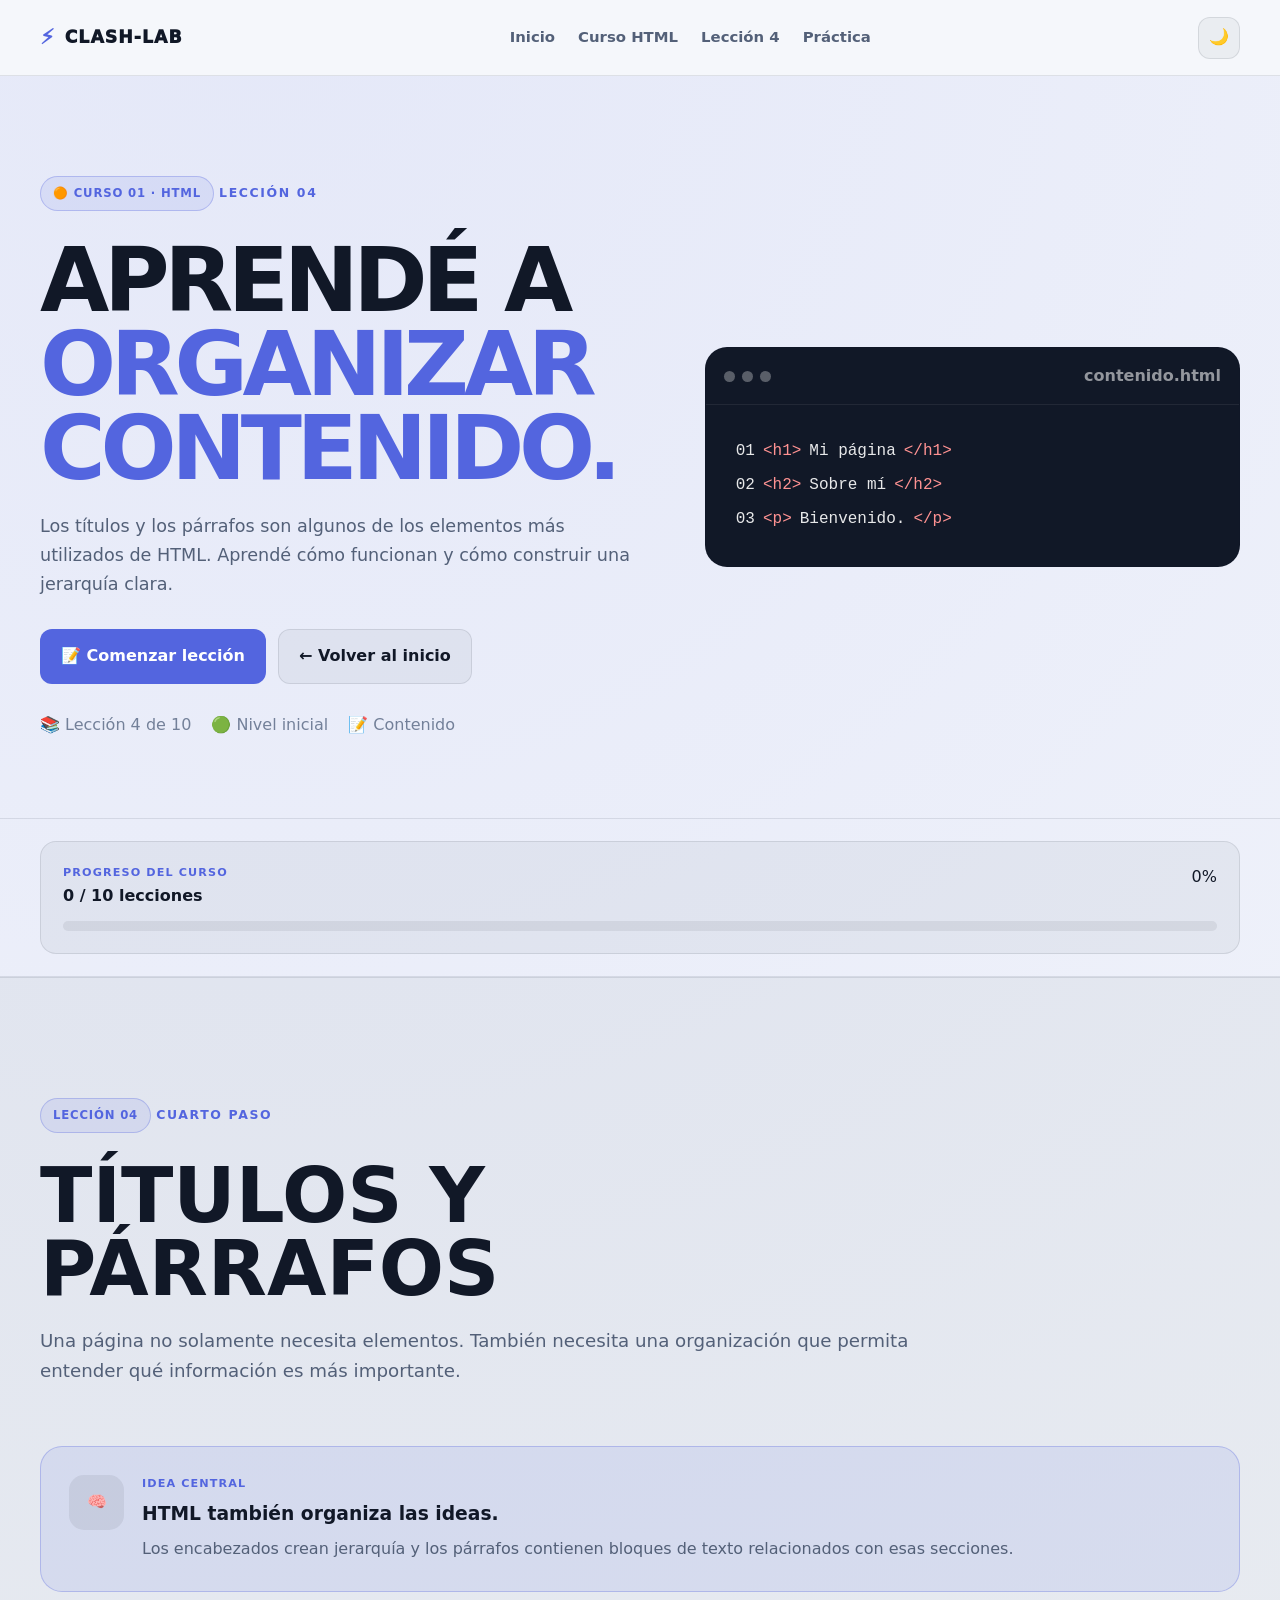
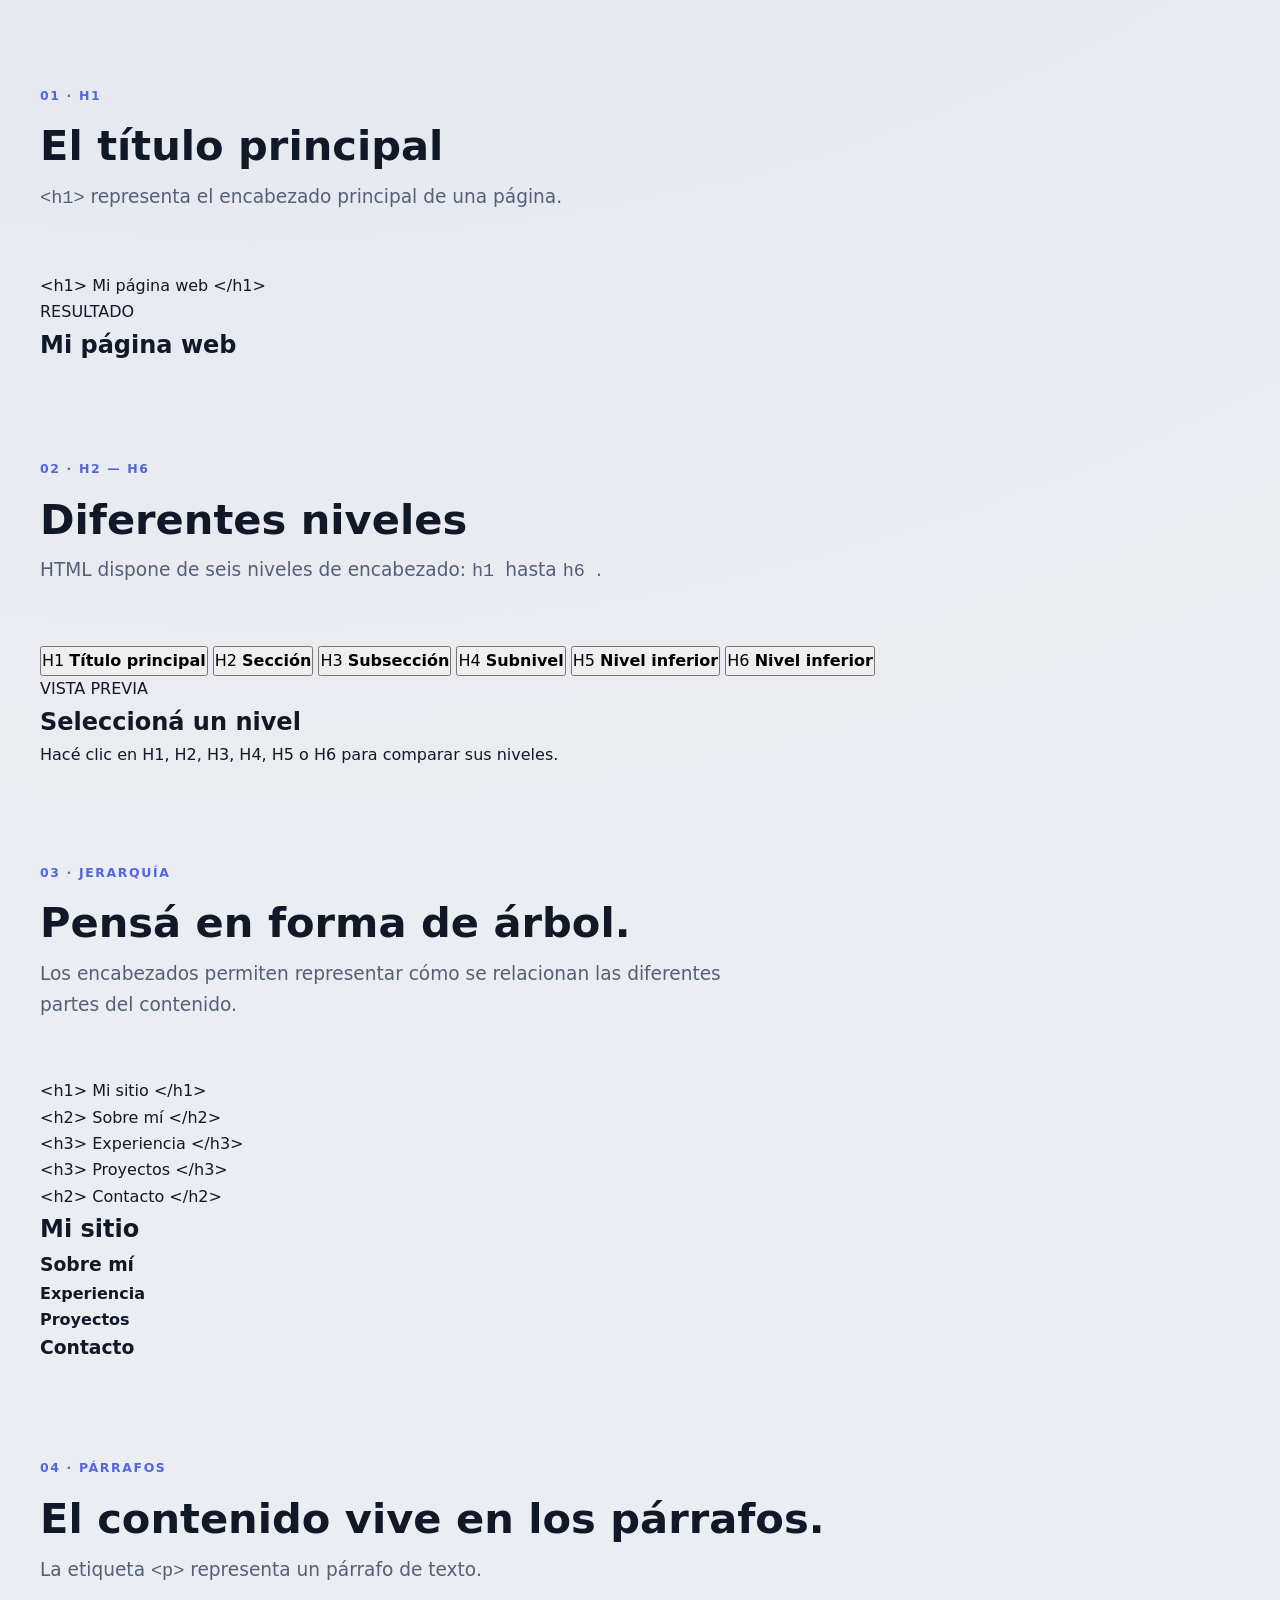
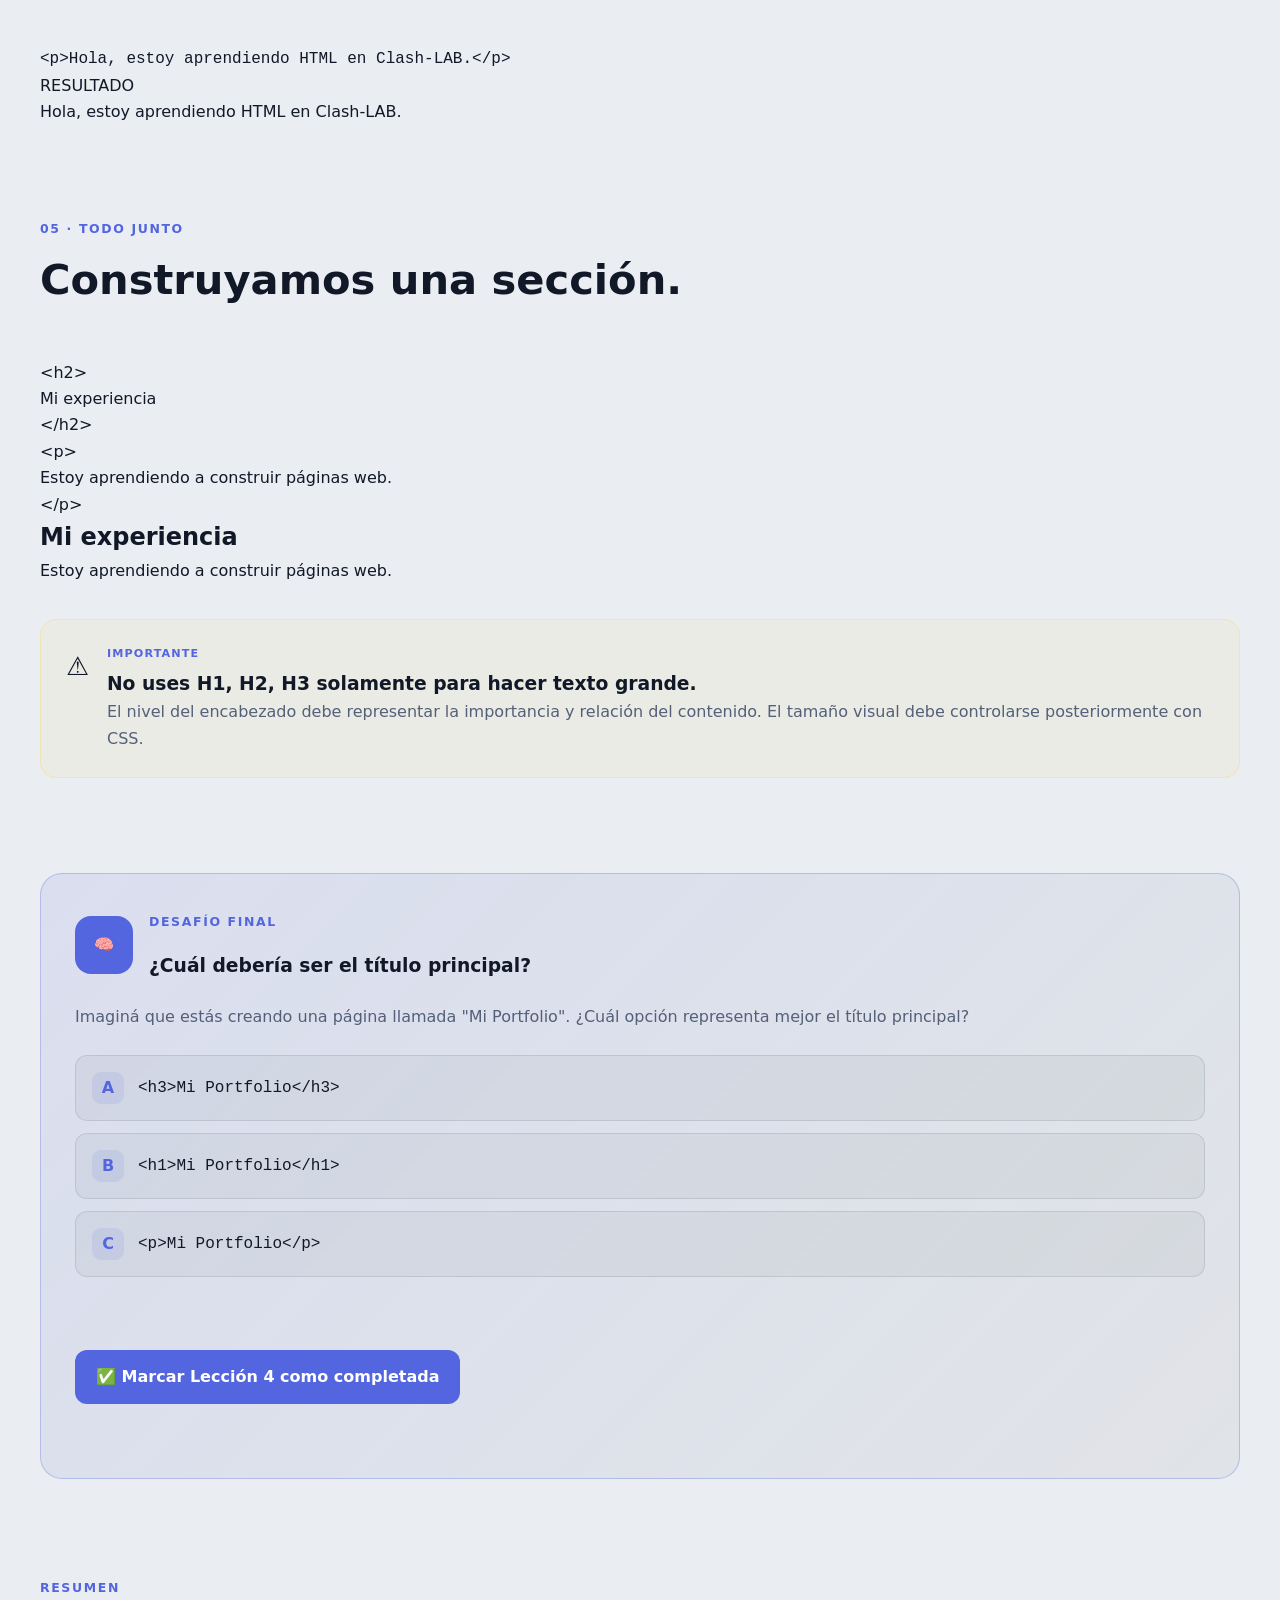
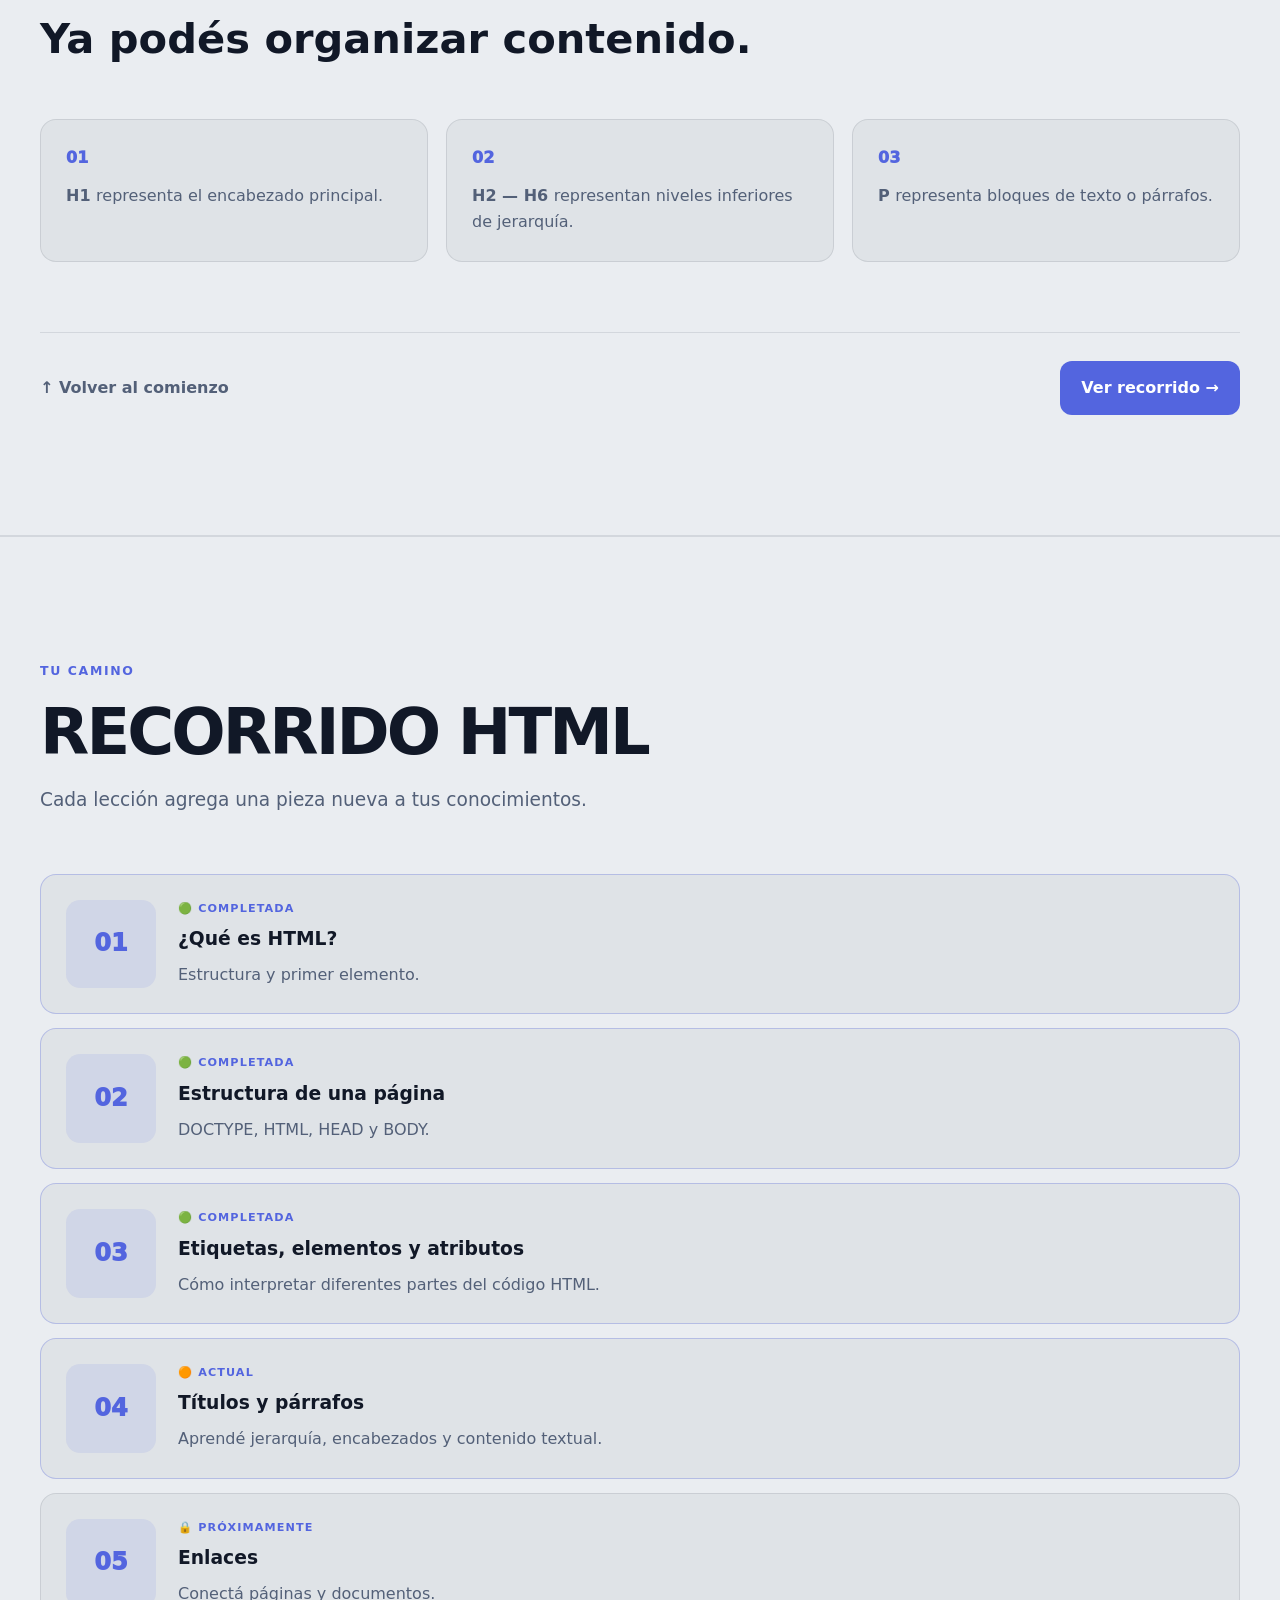
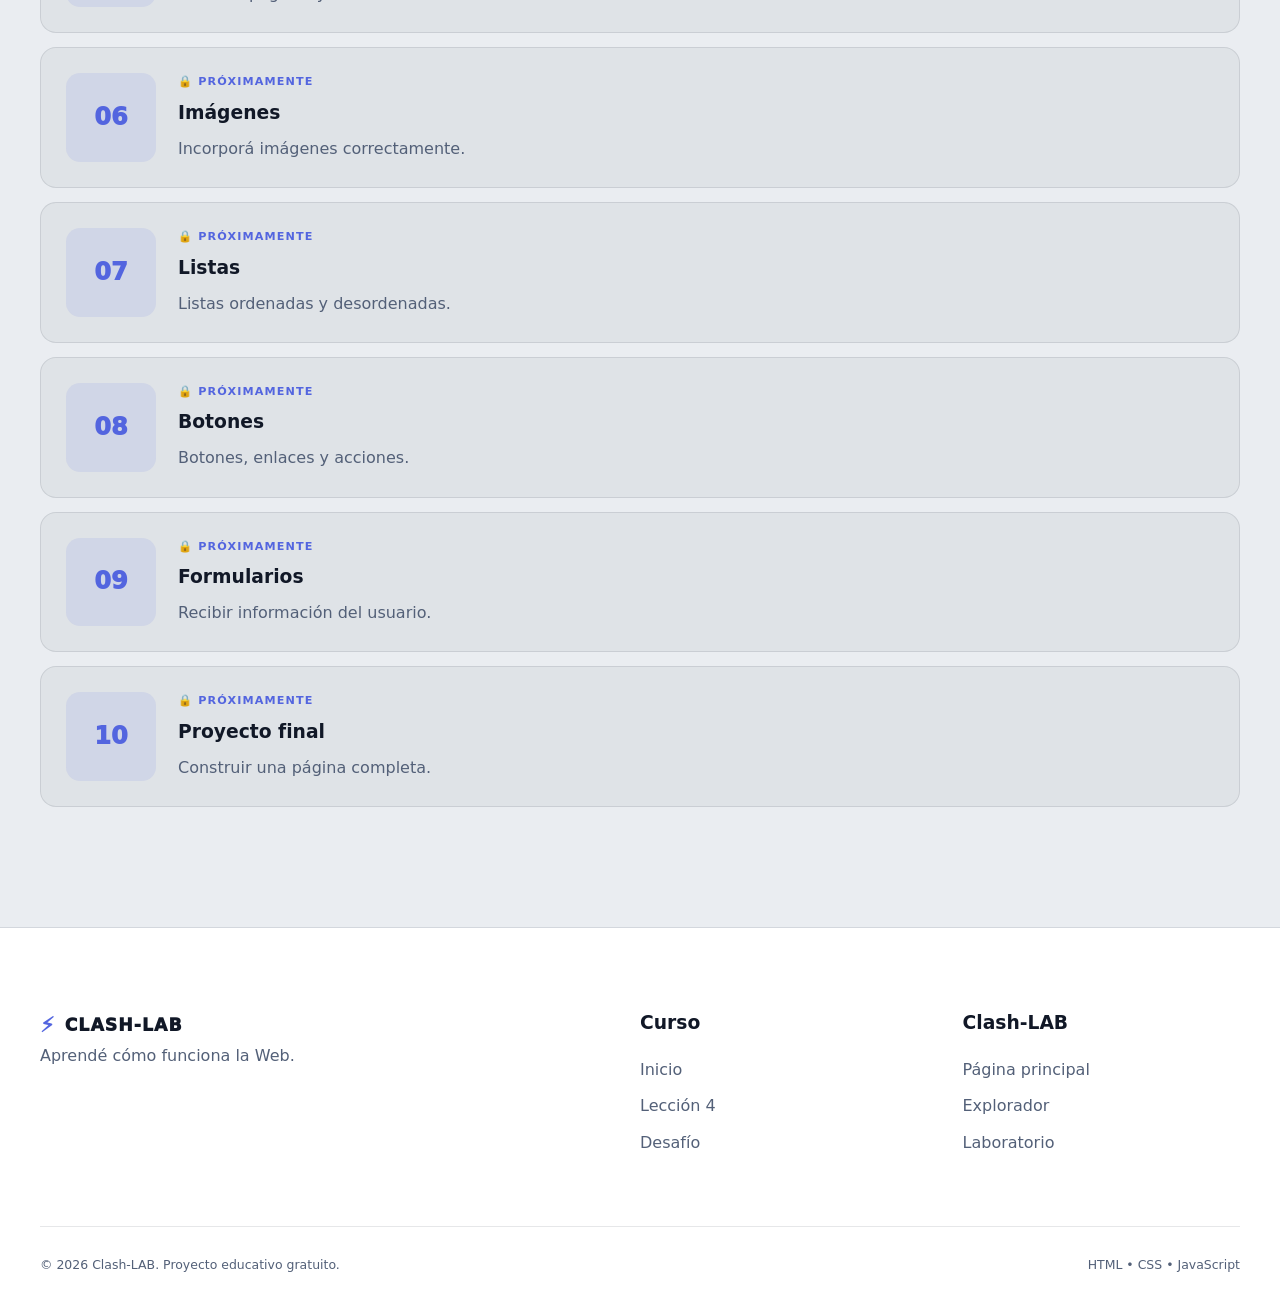
==== commit 2cf60ca6: "Update print statement from 'Hello' to 'Goodbye'" ====
--- a/pages/html.html
+++ b/pages/html.html
@@ -12,7 +12,7 @@
 
     <meta
         name="description"
-        content="Clash-LAB — Curso HTML desde cero. Lección 2: estructura de una página HTML."
+        content="Clash-LAB — Curso HTML desde cero. Lección 4: títulos, encabezados, párrafos y jerarquía del contenido."
     >
 
     <meta
@@ -21,7 +21,7 @@
     >
 
     <title>
-        Lección 2 — Estructura HTML | Clash-LAB
+        Lección 4 — Títulos y párrafos | Clash-LAB
     </title>
 
     <link
@@ -55,7 +55,9 @@
                     ⚡
                 </span>
 
-                CLASH-LAB
+                <span>
+                    CLASH-LAB
+                </span>
 
             </a>
 
@@ -81,10 +83,10 @@
                 </a>
 
                 <a
-                    href="#leccion-2"
+                    href="#leccion-4"
                     class="nav-link"
                 >
-                    Lección 2
+                    Lección 4
                 </a>
 
                 <a
@@ -147,7 +149,7 @@
 
 
         <!-- =================================
-             HERO DEL CURSO
+             HERO
         ================================== -->
 
         <section class="course-hero">
@@ -162,16 +164,16 @@
 
 
                     <p class="eyebrow">
-                        LECCIÓN 02
+                        LECCIÓN 04
                     </p>
 
 
                     <h1>
 
-                        ENTENDÉ LA
+                        APRENDÉ A
 
                         <span>
-                            ESTRUCTURA WEB.
+                            ORGANIZAR CONTENIDO.
                         </span>
 
                     </h1>
@@ -179,9 +181,10 @@
 
                     <p class="course-hero-description">
 
-                        Ahora que ya sabés qué es HTML,
-                        vamos a descubrir cómo está
-                        organizada una página completa.
+                        Los títulos y los párrafos son algunos
+                        de los elementos más utilizados de HTML.
+                        Aprendé cómo funcionan y cómo construir
+                        una jerarquía clara.
 
                     </p>
 
@@ -189,10 +192,10 @@
                     <div class="course-actions">
 
                         <a
-                            href="#leccion-2"
+                            href="#leccion-4"
                             class="button button-primary"
                         >
-                            🧱 Comenzar lección
+                            📝 Comenzar lección
                         </a>
 
 
@@ -209,7 +212,7 @@
                     <div class="course-meta">
 
                         <span>
-                            📚 Lección 2 de 10
+                            📚 Lección 4 de 10
                         </span>
 
                         <span>
@@ -217,7 +220,7 @@
                         </span>
 
                         <span>
-                            🧱 Estructura
+                            📝 Contenido
                         </span>
 
                     </div>
@@ -238,7 +241,7 @@
                             <span></span>
 
                             <strong>
-                                index.html
+                                contenido.html
                             </strong>
 
                         </div>
@@ -247,101 +250,65 @@
                         <div class="html-code-preview">
 
                             <div>
+
                                 <span class="code-number">
                                     01
                                 </span>
 
                                 <span class="html-code-tag">
-                                    &lt;!DOCTYPE html&gt;
-                                </span>
+                                    &lt;h1&gt;
+                                </span>
+
+                                <span>
+                                    Mi página
+                                </span>
+
+                                <span class="html-code-tag">
+                                    &lt;/h1&gt;
+                                </span>
+
                             </div>
 
 
                             <div>
+
                                 <span class="code-number">
                                     02
                                 </span>
 
                                 <span class="html-code-tag">
-                                    &lt;html&gt;
-                                </span>
+                                    &lt;h2&gt;
+                                </span>
+
+                                <span>
+                                    Sobre mí
+                                </span>
+
+                                <span class="html-code-tag">
+                                    &lt;/h2&gt;
+                                </span>
+
                             </div>
 
 
                             <div>
+
                                 <span class="code-number">
                                     03
                                 </span>
 
                                 <span class="html-code-tag">
-                                    &lt;head&gt;
-                                </span>
-                            </div>
-
-
-                            <div>
-                                <span class="code-number">
-                                    04
+                                    &lt;p&gt;
+                                </span>
+
+                                <span>
+                                    Bienvenido.
                                 </span>
 
                                 <span class="html-code-tag">
-                                    ...
-                                </span>
-                            </div>
-
-
-                            <div>
-                                <span class="code-number">
-                                    05
-                                </span>
-
-                                <span class="html-code-tag">
-                                    &lt;/head&gt;
-                                </span>
-                            </div>
-
-
-                            <div>
-                                <span class="code-number">
-                                    06
-                                </span>
-
-                                <span class="html-code-tag">
-                                    &lt;body&gt;
-                                </span>
-                            </div>
-
-
-                            <div>
-                                <span class="code-number">
-                                    07
-                                </span>
-
-                                <span>
-                                    Contenido
-                                </span>
-                            </div>
-
-
-                            <div>
-                                <span class="code-number">
-                                    08
-                                </span>
-
-                                <span class="html-code-tag">
-                                    &lt;/body&gt;
-                                </span>
-                            </div>
-
-
-                            <div>
-                                <span class="code-number">
-                                    09
-                                </span>
-
-                                <span class="html-code-tag">
-                                    &lt;/html&gt;
-                                </span>
+                                    &lt;/p&gt;
+                                </span>
+
                             </div>
 
                         </div>
@@ -374,7 +341,7 @@
                             </span>
 
                             <strong id="courseProgressText">
-                                1 / 10 lecciones
+                                3 / 10 lecciones
                             </strong>
 
                         </div>
@@ -384,7 +351,7 @@
                             class="progress-percentage"
                             id="courseProgressPercentage"
                         >
-                            10%
+                            30%
                         </span>
 
                     </div>
@@ -407,38 +374,39 @@
 
 
         <!-- =================================
-             INTRODUCCIÓN
+             LECCIÓN 4
         ================================== -->
 
-        <section class="section">
+        <section
+            class="section section-alt"
+            id="leccion-4"
+        >
 
             <div class="container">
 
                 <div class="lesson-header">
 
                     <span class="lesson-badge">
-                        LECCIÓN 02
+                        LECCIÓN 04
                     </span>
 
 
                     <p class="eyebrow">
-                        SEGUNDO PASO
+                        CUARTO PASO
                     </p>
 
 
                     <h2>
-                        LA ESTRUCTURA DE
-                        UNA PÁGINA HTML
+                        TÍTULOS Y PÁRRAFOS
                     </h2>
 
 
                     <p>
 
-                        Una página web no es un conjunto
-                        de etiquetas colocadas al azar.
-
-                        Existe una estructura que permite
-                        al navegador interpretar el documento.
+                        Una página no solamente necesita
+                        elementos. También necesita una
+                        organización que permita entender
+                        qué información es más importante.
 
                     </p>
 
@@ -464,17 +432,16 @@
 
 
                         <h3>
-                            Pensá en HTML como un edificio.
+                            HTML también organiza las ideas.
                         </h3>
 
 
                         <p>
 
-                            Hay una estructura general,
-                            habitaciones dentro de ella y
-                            contenido dentro de esas habitaciones.
-
-                            HTML funciona de una manera similar.
+                            Los encabezados crean jerarquía
+                            y los párrafos contienen bloques
+                            de texto relacionados con esas
+                            secciones.
 
                         </p>
 
@@ -484,253 +451,541 @@
 
 
                 <!-- =================================
-                     ESTRUCTURA INTERACTIVA
+                     H1
                 ================================== -->
 
-                <div class="structure-learning">
-
-                    <div class="code-learning-heading">
+                <div class="lesson-topic">
+
+                    <div class="section-heading">
 
                         <p class="eyebrow">
-                            EXPLORÁ LA ESTRUCTURA
+                            01 · H1
                         </p>
 
 
                         <h3>
-                            Hacé clic en cada parte.
+                            El título principal
                         </h3>
 
 
                         <p>
 
-                            Descubrí qué función cumple
-                            cada elemento del documento.
+                            <code>&lt;h1&gt;</code>
+                            representa el encabezado
+                            principal de una página.
 
                         </p>
 
                     </div>
 
 
-                    <div class="structure-layout">
-
-
-                        <!-- CÓDIGO -->
-
-                        <div class="structure-code">
-
-                            <div class="editor-header">
-
-                                <div>
-
-                                    <span class="editor-dot">
-                                        HTML
-                                    </span>
-
-                                    <strong>
-                                        index.html
-                                    </strong>
+                    <div class="heading-demo">
+
+                        <div class="heading-demo-code">
+
+                            <span>
+                                &lt;h1&gt;
+                            </span>
+
+                            Mi página web
+
+                            <span>
+                                &lt;/h1&gt;
+                            </span>
+
+                        </div>
+
+
+                        <div class="heading-demo-result">
+
+                            <span class="demo-label">
+                                RESULTADO
+                            </span>
+
+
+                            <h1>
+                                Mi página web
+                            </h1>
+
+                        </div>
+
+                    </div>
+
+                </div>
+
+
+                <!-- =================================
+                     H2-H6
+                ================================== -->
+
+                <div class="lesson-topic">
+
+                    <div class="section-heading">
+
+                        <p class="eyebrow">
+                            02 · H2 — H6
+                        </p>
+
+
+                        <h3>
+                            Diferentes niveles
+                        </h3>
+
+
+                        <p>
+
+                            HTML dispone de seis niveles
+                            de encabezado:
+
+                            <code>
+                                h1
+                            </code>
+                            hasta
+                            <code>
+                                h6
+                            </code>.
+
+                        </p>
+
+                    </div>
+
+
+                    <div class="heading-levels">
+
+                        <button
+                            class="heading-level"
+                            type="button"
+                            data-heading-level="1"
+                        >
+
+                            <span>
+                                H1
+                            </span>
+
+                            <strong>
+                                Título principal
+                            </strong>
+
+                        </button>
+
+
+                        <button
+                            class="heading-level"
+                            type="button"
+                            data-heading-level="2"
+                        >
+
+                            <span>
+                                H2
+                            </span>
+
+                            <strong>
+                                Sección
+                            </strong>
+
+                        </button>
+
+
+                        <button
+                            class="heading-level"
+                            type="button"
+                            data-heading-level="3"
+                        >
+
+                            <span>
+                                H3
+                            </span>
+
+                            <strong>
+                                Subsección
+                            </strong>
+
+                        </button>
+
+
+                        <button
+                            class="heading-level"
+                            type="button"
+                            data-heading-level="4"
+                        >
+
+                            <span>
+                                H4
+                            </span>
+
+                            <strong>
+                                Subnivel
+                            </strong>
+
+                        </button>
+
+
+                        <button
+                            class="heading-level"
+                            type="button"
+                            data-heading-level="5"
+                        >
+
+                            <span>
+                                H5
+                            </span>
+
+                            <strong>
+                                Nivel inferior
+                            </strong>
+
+                        </button>
+
+
+                        <button
+                            class="heading-level"
+                            type="button"
+                            data-heading-level="6"
+                        >
+
+                            <span>
+                                H6
+                            </span>
+
+                            <strong>
+                                Nivel inferior
+                            </strong>
+
+                        </button>
+
+                    </div>
+
+
+                    <div
+                        class="heading-preview"
+                        id="headingPreview"
+                    >
+
+                        <span class="demo-label">
+                            VISTA PREVIA
+                        </span>
+
+
+                        <h2 id="headingPreviewTitle">
+                            Seleccioná un nivel
+                        </h2>
+
+
+                        <p id="headingPreviewDescription">
+
+                            Hacé clic en H1, H2, H3, H4,
+                            H5 o H6 para comparar sus niveles.
+
+                        </p>
+
+                    </div>
+
+                </div>
+
+
+                <!-- =================================
+                     JERARQUÍA
+                ================================== -->
+
+                <div class="lesson-topic">
+
+                    <div class="section-heading">
+
+                        <p class="eyebrow">
+                            03 · JERARQUÍA
+                        </p>
+
+
+                        <h3>
+                            Pensá en forma de árbol.
+                        </h3>
+
+
+                        <p>
+
+                            Los encabezados permiten
+                            representar cómo se relacionan
+                            las diferentes partes del contenido.
+
+                        </p>
+
+                    </div>
+
+
+                    <div class="hierarchy-demo">
+
+                        <div class="hierarchy-code">
+
+                            <div class="hierarchy-line">
+
+                                <span>
+                                    &lt;h1&gt;
+                                </span>
+
+                                Mi sitio
+
+                                <span>
+                                    &lt;/h1&gt;
+                                </span>
+
+                            </div>
+
+
+                            <div class="hierarchy-line hierarchy-indent-one">
+
+                                <span>
+                                    &lt;h2&gt;
+                                </span>
+
+                                Sobre mí
+
+                                <span>
+                                    &lt;/h2&gt;
+                                </span>
+
+                            </div>
+
+
+                            <div class="hierarchy-line hierarchy-indent-two">
+
+                                <span>
+                                    &lt;h3&gt;
+                                </span>
+
+                                Experiencia
+
+                                <span>
+                                    &lt;/h3&gt;
+                                </span>
+
+                            </div>
+
+
+                            <div class="hierarchy-line hierarchy-indent-two">
+
+                                <span>
+                                    &lt;h3&gt;
+                                </span>
+
+                                Proyectos
+
+                                <span>
+                                    &lt;/h3&gt;
+                                </span>
+
+                            </div>
+
+
+                            <div class="hierarchy-line hierarchy-indent-one">
+
+                                <span>
+                                    &lt;h2&gt;
+                                </span>
+
+                                Contacto
+
+                                <span>
+                                    &lt;/h2&gt;
+                                </span>
+
+                            </div>
+
+                        </div>
+
+
+                        <div class="hierarchy-result">
+
+                            <h2>
+                                Mi sitio
+                            </h2>
+
+
+                            <div class="hierarchy-branch">
+
+                                <h3>
+                                    Sobre mí
+                                </h3>
+
+
+                                <div class="hierarchy-subbranch">
+
+                                    <h4>
+                                        Experiencia
+                                    </h4>
 
                                 </div>
 
-                            </div>
-
-
-                            <div class="structure-code-body">
-
-
-                                <button
-                                    class="structure-line"
-                                    type="button"
-                                    data-structure="doctype"
-                                >
-
-                                    <span class="structure-line-number">
-                                        01
-                                    </span>
-
-                                    <code>
-                                        &lt;!DOCTYPE html&gt;
-                                    </code>
-
-                                </button>
-
-
-                                <button
-                                    class="structure-line"
-                                    type="button"
-                                    data-structure="html"
-                                >
-
-                                    <span class="structure-line-number">
-                                        02
-                                    </span>
-
-                                    <code>
-                                        &lt;html&gt;
-                                    </code>
-
-                                </button>
-
-
-                                <button
-                                    class="structure-line nested-line"
-                                    type="button"
-                                    data-structure="head"
-                                >
-
-                                    <span class="structure-line-number">
-                                        03
-                                    </span>
-
-                                    <code>
-                                        &lt;head&gt;
-                                    </code>
-
-                                </button>
-
-
-                                <div class="structure-code-static nested-line">
-                                    <span class="structure-line-number">
-                                        04
-                                    </span>
-
-                                    <code>
-                                        &lt;title&gt;Mi página&lt;/title&gt;
-                                    </code>
+
+                                <div class="hierarchy-subbranch">
+
+                                    <h4>
+                                        Proyectos
+                                    </h4>
+
                                 </div>
 
-
-                                <button
-                                    class="structure-line nested-line"
-                                    type="button"
-                                    data-structure="head"
-                                >
-
-                                    <span class="structure-line-number">
-                                        05
-                                    </span>
-
-                                    <code>
-                                        &lt;/head&gt;
-                                    </code>
-
-                                </button>
-
-
-                                <button
-                                    class="structure-line nested-line"
-                                    type="button"
-                                    data-structure="body"
-                                >
-
-                                    <span class="structure-line-number">
-                                        06
-                                    </span>
-
-                                    <code>
-                                        &lt;body&gt;
-                                    </code>
-
-                                </button>
-
-
-                                <div class="structure-code-static deep-line">
-
-                                    <span class="structure-line-number">
-                                        07
-                                    </span>
-
-                                    <code>
-                                        Contenido visible
-                                    </code>
-
-                                </div>
-
-
-                                <button
-                                    class="structure-line nested-line"
-                                    type="button"
-                                    data-structure="body"
-                                >
-
-                                    <span class="structure-line-number">
-                                        08
-                                    </span>
-
-                                    <code>
-                                        &lt;/body&gt;
-                                    </code>
-
-                                </button>
-
-
-                                <button
-                                    class="structure-line"
-                                    type="button"
-                                    data-structure="html"
-                                >
-
-                                    <span class="structure-line-number">
-                                        09
-                                    </span>
-
-                                    <code>
-                                        &lt;/html&gt;
-                                    </code>
-
-                                </button>
-
-                            </div>
-
-                        </div>
-
-
-                        <!-- EXPLICACIÓN -->
-
-                        <aside
-                            class="structure-info"
-                            id="structureInfo"
-                            aria-live="polite"
-                        >
-
-                            <div class="structure-info-icon">
-                                🔎
-                            </div>
-
-
-                            <span class="concept-label">
-                                EXPLORADOR
+                            </div>
+
+
+                            <h3>
+                                Contacto
+                            </h3>
+
+                        </div>
+
+                    </div>
+
+                </div>
+
+
+                <!-- =================================
+                     PÁRRAFOS
+                ================================== -->
+
+                <div class="lesson-topic">
+
+                    <div class="section-heading">
+
+                        <p class="eyebrow">
+                            04 · PÁRRAFOS
+                        </p>
+
+
+                        <h3>
+                            El contenido vive en los párrafos.
+                        </h3>
+
+
+                        <p>
+
+                            La etiqueta
+                            <code>&lt;p&gt;</code>
+                            representa un párrafo de texto.
+
+                        </p>
+
+                    </div>
+
+
+                    <div class="paragraph-demo">
+
+                        <div class="paragraph-code">
+
+                            <code>
+                                &lt;p&gt;Hola, estoy aprendiendo
+                                HTML en Clash-LAB.&lt;/p&gt;
+                            </code>
+
+                        </div>
+
+
+                        <div class="paragraph-result">
+
+                            <span class="demo-label">
+                                RESULTADO
                             </span>
 
 
-                            <h3 id="structureInfoTitle">
-                                Seleccioná una parte
-                            </h3>
-
-
-                            <p id="structureInfoDescription">
-
-                                Tocá cualquiera de las
-                                partes del código para
-                                descubrir qué significa.
-
+                            <p>
+                                Hola, estoy aprendiendo
+                                HTML en Clash-LAB.
                             </p>
 
-
-                            <div class="structure-info-code">
-
+                        </div>
+
+                    </div>
+
+                </div>
+
+
+                <!-- =================================
+                     TÍTULOS + PÁRRAFOS
+                ================================== -->
+
+                <div class="lesson-topic">
+
+                    <div class="section-heading">
+
+                        <p class="eyebrow">
+                            05 · TODO JUNTO
+                        </p>
+
+
+                        <h3>
+                            Construyamos una sección.
+                        </h3>
+
+                    </div>
+
+
+                    <div class="content-builder">
+
+                        <div class="content-builder-code">
+
+                            <div>
                                 <span>
-                                    CÓDIGO
-                                </span>
-
-
-                                <code id="structureInfoCode">
-                                    —
-                                </code>
-
-                            </div>
-
-                        </aside>
+                                    &lt;h2&gt;
+                                </span>
+                            </div>
+
+
+                            <div class="builder-indent">
+
+                                Mi experiencia
+
+                            </div>
+
+
+                            <div>
+
+                                <span>
+                                    &lt;/h2&gt;
+                                </span>
+
+                            </div>
+
+
+                            <div>
+
+                                <span>
+                                    &lt;p&gt;
+                                </span>
+
+                            </div>
+
+
+                            <div class="builder-indent">
+
+                                Estoy aprendiendo a
+                                construir páginas web.
+
+                            </div>
+
+
+                            <div>
+
+                                <span>
+                                    &lt;/p&gt;
+                                </span>
+
+                            </div>
+
+                        </div>
+
+
+                        <div class="content-builder-result">
+
+                            <h2>
+                                Mi experiencia
+                            </h2>
+
+
+                            <p>
+                                Estoy aprendiendo a construir
+                                páginas web.
+                            </p>
+
+                        </div>
 
                     </div>
 
@@ -738,346 +993,7 @@
 
 
                 <!-- =================================
-                     DOCTYPE
-                ================================== -->
-
-                <div class="lesson-topic">
-
-                    <div class="section-heading">
-
-                        <p class="eyebrow">
-                            01 · DOCTYPE
-                        </p>
-
-
-                        <h3>
-                            ¿Qué es `<!DOCTYPE html>`?
-                        </h3>
-
-
-                        <p>
-
-                            Le indica al navegador que el
-                            documento utiliza el estándar
-                            moderno de HTML.
-
-                        </p>
-
-                    </div>
-
-
-                    <div class="topic-card">
-
-                        <div class="topic-code">
-                            &lt;!DOCTYPE html&gt;
-                        </div>
-
-
-                        <div>
-
-                            <h4>
-                                No es una etiqueta HTML común.
-                            </h4>
-
-
-                            <p>
-
-                                Es una declaración que aparece
-                                al comienzo del documento para
-                                indicar el tipo de documento.
-
-                            </p>
-
-                        </div>
-
-                    </div>
-
-                </div>
-
-
-                <!-- =================================
-                     HTML
-                ================================== -->
-
-                <div class="lesson-topic">
-
-                    <div class="section-heading">
-
-                        <p class="eyebrow">
-                            02 · HTML
-                        </p>
-
-
-                        <h3>
-                            El contenedor principal
-                        </h3>
-
-
-                        <p>
-
-                            El elemento
-                            <code>&lt;html&gt;</code>
-                            envuelve todo el documento HTML.
-
-                        </p>
-
-                    </div>
-
-
-                    <div class="breakdown-grid">
-
-                        <article class="breakdown-card">
-
-                            <div class="breakdown-code">
-                                &lt;html&gt;
-                            </div>
-
-
-                            <span class="breakdown-number">
-                                DOCUMENTO
-                            </span>
-
-
-                            <h4>
-                                Inicio
-                            </h4>
-
-
-                            <p>
-                                Marca el comienzo del elemento
-                                raíz del documento.
-                            </p>
-
-                        </article>
-
-
-                        <article class="breakdown-card">
-
-                            <div class="breakdown-code">
-                                &lt;head&gt;
-                            </div>
-
-
-                            <span class="breakdown-number">
-                                INFORMACIÓN
-                            </span>
-
-
-                            <h4>
-                                Datos de la página
-                            </h4>
-
-
-                            <p>
-                                Contiene información y recursos
-                                utilizados por el documento.
-                            </p>
-
-                        </article>
-
-
-                        <article class="breakdown-card">
-
-                            <div class="breakdown-code">
-                                &lt;body&gt;
-                            </div>
-
-
-                            <span class="breakdown-number">
-                                CONTENIDO
-                            </span>
-
-
-                            <h4>
-                                Lo que vemos
-                            </h4>
-
-
-                            <p>
-                                Contiene el contenido que forma
-                                la interfaz visible de la página.
-                            </p>
-
-                        </article>
-
-                    </div>
-
-                </div>
-
-
-                <!-- =================================
-                     HEAD VS BODY
-                ================================== -->
-
-                <div class="lesson-topic">
-
-                    <div class="section-heading">
-
-                        <p class="eyebrow">
-                            03 · HEAD VS BODY
-                        </p>
-
-
-                        <h3>
-                            ¿Cuál es la diferencia?
-                        </h3>
-
-                    </div>
-
-
-                    <div class="head-body-grid">
-
-                        <article class="head-body-card">
-
-                            <span class="head-body-icon">
-                                ⚙️
-                            </span>
-
-
-                            <h4>
-                                HEAD
-                            </h4>
-
-
-                            <p>
-
-                                Contiene información sobre
-                                el documento que normalmente
-                                no aparece como contenido
-                                principal de la página.
-
-                            </p>
-
-
-                            <code>
-                                &lt;title&gt;
-                            </code>
-
-                            <code>
-                                &lt;meta&gt;
-                            </code>
-
-                            <code>
-                                &lt;link&gt;
-                            </code>
-
-                        </article>
-
-
-                        <article class="head-body-card">
-
-                            <span class="head-body-icon">
-                                👁️
-                            </span>
-
-
-                            <h4>
-                                BODY
-                            </h4>
-
-
-                            <p>
-
-                                Contiene el contenido y los
-                                elementos que forman la
-                                experiencia visible del sitio.
-
-                            </p>
-
-
-                            <code>
-                                &lt;h1&gt;
-                            </code>
-
-                            <code>
-                                &lt;p&gt;
-                            </code>
-
-                            <code>
-                                &lt;button&gt;
-                            </code>
-
-                        </article>
-
-                    </div>
-
-                </div>
-
-
-                <!-- =================================
-                     DOCUMENTO COMPLETO
-                ================================== -->
-
-                <div class="first-code-section">
-
-                    <div class="code-learning-heading">
-
-                        <p class="eyebrow">
-                            TODO JUNTO
-                        </p>
-
-
-                        <h3>
-                            La estructura básica completa
-                        </h3>
-
-
-                        <p>
-
-                            Esta estructura será la base
-                            de muchísimas páginas que
-                            construiremos más adelante.
-
-                        </p>
-
-                    </div>
-
-
-                    <div class="full-document-card">
-
-                        <div class="full-document-header">
-
-                            <span>
-                                HTML
-                            </span>
-
-
-                            <button
-                                class="copy-button"
-                                type="button"
-                                data-copy-target="fullStructureCode"
-                            >
-                                📋 Copiar
-                            </button>
-
-                        </div>
-
-
-                        <pre><code id="fullStructureCode"><span class="code-highlight">&lt;!DOCTYPE html&gt;</span>
-<span class="code-highlight">&lt;html&gt;</span>
-
-    <span class="code-highlight">&lt;head&gt;</span>
-
-        &lt;title&gt;Mi página&lt;/title&gt;
-
-    <span class="code-highlight">&lt;/head&gt;</span>
-
-
-    <span class="code-highlight">&lt;body&gt;</span>
-
-        &lt;h1&gt;Hola Mundo&lt;/h1&gt;
-
-    <span class="code-highlight">&lt;/body&gt;</span>
-
-<span class="code-highlight">&lt;/html&gt;</span></code></pre>
-
-                    </div>
-
-                </div>
-
-
-                <!-- =================================
-                     ERROR COMÚN
+                     REGLA IMPORTANTE
                 ================================== -->
 
                 <div class="warning-card">
@@ -1090,22 +1006,24 @@
                     <div>
 
                         <span class="concept-label">
-                            ERROR COMÚN
+                            IMPORTANTE
                         </span>
 
 
                         <h3>
-                            No mezcles HEAD y BODY.
+                            No uses H1, H2, H3 solamente
+                            para hacer texto grande.
                         </h3>
 
 
                         <p>
 
-                            Aunque el navegador puede ser
-                            tolerante con ciertos errores,
-                            mantener una estructura correcta
-                            hace que el documento sea más
-                            fácil de entender y mantener.
+                            El nivel del encabezado debe
+                            representar la importancia y
+                            relación del contenido.
+
+                            El tamaño visual debe controlarse
+                            posteriormente con CSS.
 
                         </p>
 
@@ -1115,7 +1033,7 @@
 
 
                 <!-- =================================
-                     PRÁCTICA
+                     QUIZ
                 ================================== -->
 
                 <div
@@ -1136,12 +1054,13 @@
                         <div>
 
                             <p class="eyebrow">
-                                DESAFÍO
+                                DESAFÍO FINAL
                             </p>
 
 
                             <h3>
-                                Poné a prueba lo aprendido
+                                ¿Cuál debería ser el
+                                título principal?
                             </h3>
 
                         </div>
@@ -1151,8 +1070,11 @@
 
                     <p class="practice-description">
 
-                        ¿Dónde debería estar el título de
-                        una página?
+                        Imaginá que estás creando una
+                        página llamada "Mi Portfolio".
+
+                        ¿Cuál opción representa mejor
+                        el título principal?
 
                     </p>
 
@@ -1167,12 +1089,15 @@
                             type="button"
                             data-answer="wrong"
                         >
+
                             <span>
                                 A
                             </span>
 
-                            Dentro de
-                            <code>&lt;body&gt;</code>
+                            <code>
+                                &lt;h3&gt;Mi Portfolio&lt;/h3&gt;
+                            </code>
+
                         </button>
 
 
@@ -1181,12 +1106,15 @@
                             type="button"
                             data-answer="correct"
                         >
+
                             <span>
                                 B
                             </span>
 
-                            Dentro de
-                            <code>&lt;head&gt;</code>
+                            <code>
+                                &lt;h1&gt;Mi Portfolio&lt;/h1&gt;
+                            </code>
+
                         </button>
 
 
@@ -1195,12 +1123,15 @@
                             type="button"
                             data-answer="wrong"
                         >
+
                             <span>
                                 C
                             </span>
 
-                            Fuera de
-                            <code>&lt;html&gt;</code>
+                            <code>
+                                &lt;p&gt;Mi Portfolio&lt;/p&gt;
+                            </code>
+
                         </button>
 
                     </div>
@@ -1215,10 +1146,10 @@
 
                     <button
                         class="button button-primary lesson-complete-button"
-                        id="lessonTwoComplete"
+                        id="lessonFourComplete"
                         type="button"
                     >
-                        ✅ Marcar Lección 2 como completada
+                        ✅ Marcar Lección 4 como completada
                     </button>
 
 
@@ -1245,7 +1176,7 @@
 
 
                         <h3>
-                            Ahora entendés la estructura.
+                            Ya podés organizar contenido.
                         </h3>
 
                     </div>
@@ -1260,10 +1191,14 @@
                             </span>
 
                             <p>
+
                                 <strong>
-                                    DOCTYPE
+                                    H1
                                 </strong>
-                                indica el tipo de documento.
+
+                                representa el encabezado
+                                principal.
+
                             </p>
 
                         </div>
@@ -1276,10 +1211,14 @@
                             </span>
 
                             <p>
+
                                 <strong>
-                                    HTML
+                                    H2 — H6
                                 </strong>
-                                contiene todo el documento.
+
+                                representan niveles
+                                inferiores de jerarquía.
+
                             </p>
 
                         </div>
@@ -1292,10 +1231,14 @@
                             </span>
 
                             <p>
+
                                 <strong>
-                                    HEAD y BODY
+                                    P
                                 </strong>
-                                cumplen funciones diferentes.
+
+                                representa bloques de
+                                texto o párrafos.
+
                             </p>
 
                         </div>
@@ -1321,7 +1264,7 @@
 
                     <a
                         href="#lecciones"
-                        class="button button-secondary"
+                        class="button button-primary"
                     >
                         Ver recorrido →
                     </a>
@@ -1347,17 +1290,18 @@
                 <div class="section-heading">
 
                     <p class="eyebrow">
-                        PROGRESO
+                        TU CAMINO
                     </p>
 
 
                     <h2>
-                        TU RECORRIDO HTML
+                        RECORRIDO HTML
                     </h2>
 
 
                     <p>
-                        La Lección 2 ya está disponible.
+                        Cada lección agrega una pieza
+                        nueva a tus conocimientos.
                     </p>
 
                 </div>
@@ -1365,10 +1309,7 @@
 
                 <div class="lessons-list">
 
-
-                    <article
-                        class="lesson-card lesson-card-completed"
-                    >
+                    <article class="lesson-card lesson-card-completed">
 
                         <div class="lesson-number">
                             01
@@ -1388,8 +1329,7 @@
 
 
                             <p>
-                                Aprendiste qué es HTML y
-                                construiste tu primer elemento.
+                                Estructura y primer elemento.
                             </p>
 
                         </div>
@@ -1397,9 +1337,7 @@
                     </article>
 
 
-                    <article
-                        class="lesson-card lesson-card-active"
-                    >
+                    <article class="lesson-card lesson-card-completed">
 
                         <div class="lesson-number">
                             02
@@ -1409,18 +1347,17 @@
                         <div class="lesson-main">
 
                             <div class="lesson-status">
-                                🟠 ACTUAL
+                                🟢 COMPLETADA
                             </div>
 
 
                             <h3>
-                                La estructura de una página
+                                Estructura de una página
                             </h3>
 
 
                             <p>
-                                Aprendiste DOCTYPE, HTML,
-                                HEAD y BODY.
+                                DOCTYPE, HTML, HEAD y BODY.
                             </p>
 
                         </div>
@@ -1428,7 +1365,7 @@
                     </article>
 
 
-                    <article class="lesson-card">
+                    <article class="lesson-card lesson-card-completed">
 
                         <div class="lesson-number">
                             03
@@ -1438,18 +1375,18 @@
                         <div class="lesson-main">
 
                             <div class="lesson-status">
-                                🔒 PRÓXIMAMENTE
+                                🟢 COMPLETADA
                             </div>
 
 
                             <h3>
-                                Etiquetas y elementos
+                                Etiquetas, elementos y atributos
                             </h3>
 
 
                             <p>
-                                La diferencia entre etiquetas,
-                                elementos y atributos.
+                                Cómo interpretar diferentes
+                                partes del código HTML.
                             </p>
 
                         </div>
@@ -1457,7 +1394,7 @@
                     </article>
 
 
-                    <article class="lesson-card">
+                    <article class="lesson-card lesson-card-active">
 
                         <div class="lesson-number">
                             04
@@ -1467,7 +1404,7 @@
                         <div class="lesson-main">
 
                             <div class="lesson-status">
-                                🔒 PRÓXIMAMENTE
+                                🟠 ACTUAL
                             </div>
 
 
@@ -1477,8 +1414,8 @@
 
 
                             <p>
-                                Organización y jerarquía
-                                del contenido.
+                                Aprendé jerarquía, encabezados
+                                y contenido textual.
                             </p>
 
                         </div>
@@ -1506,7 +1443,7 @@
 
 
                             <p>
-                                Conectar documentos y páginas.
+                                Conectá páginas y documentos.
                             </p>
 
                         </div>
@@ -1534,7 +1471,7 @@
 
 
                             <p>
-                                Incorporar imágenes correctamente.
+                                Incorporá imágenes correctamente.
                             </p>
 
                         </div>
@@ -1562,8 +1499,7 @@
 
 
                             <p>
-                                Crear listas ordenadas y
-                                desordenadas.
+                                Listas ordenadas y desordenadas.
                             </p>
 
                         </div>
@@ -1619,7 +1555,7 @@
 
 
                             <p>
-                                Recibir datos del usuario.
+                                Recibir información del usuario.
                             </p>
 
                         </div>
@@ -1709,8 +1645,8 @@
                 </a>
 
 
-                <a href="#leccion-2">
-                    Lección 2
+                <a href="#leccion-4">
+                    Lección 4
                 </a>
 
 
@@ -1767,4 +1703,5 @@
     <script src="../script.js"></script>
 
 </body>
-</html>+
+</html>
